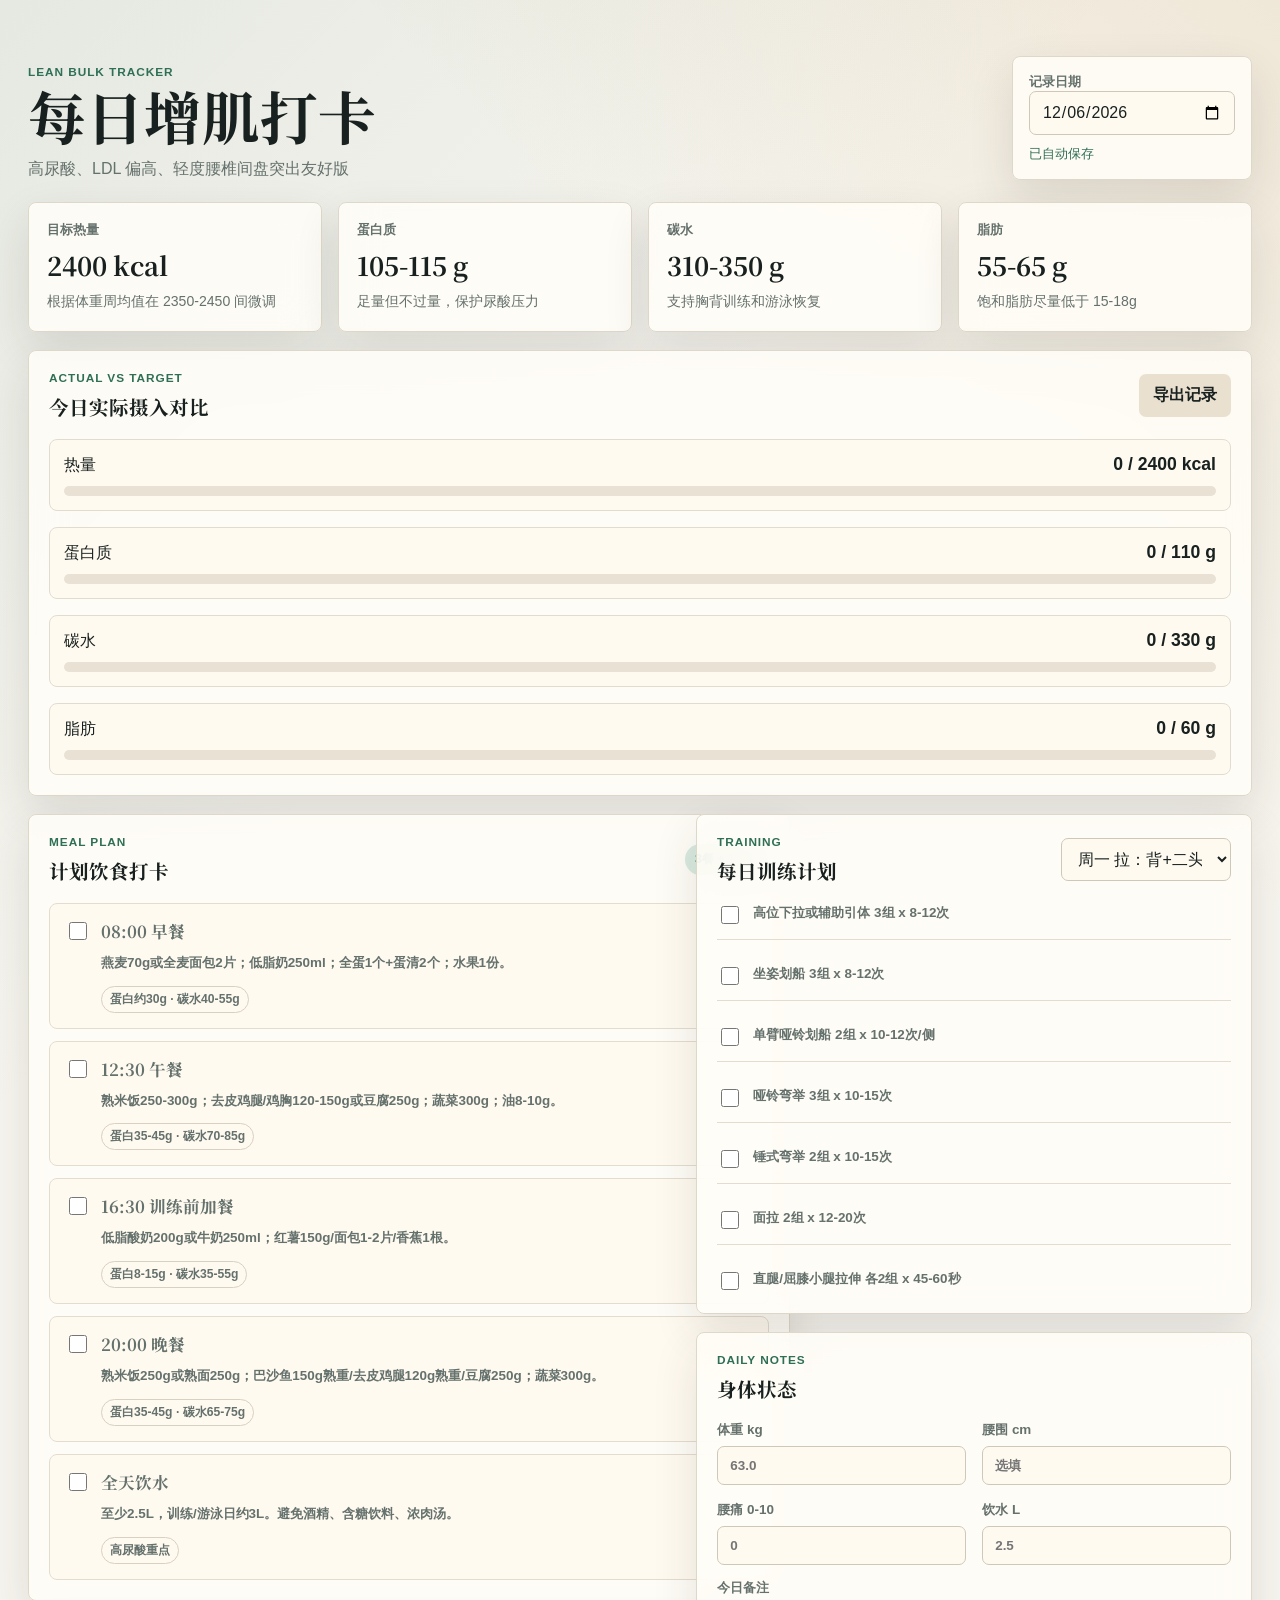
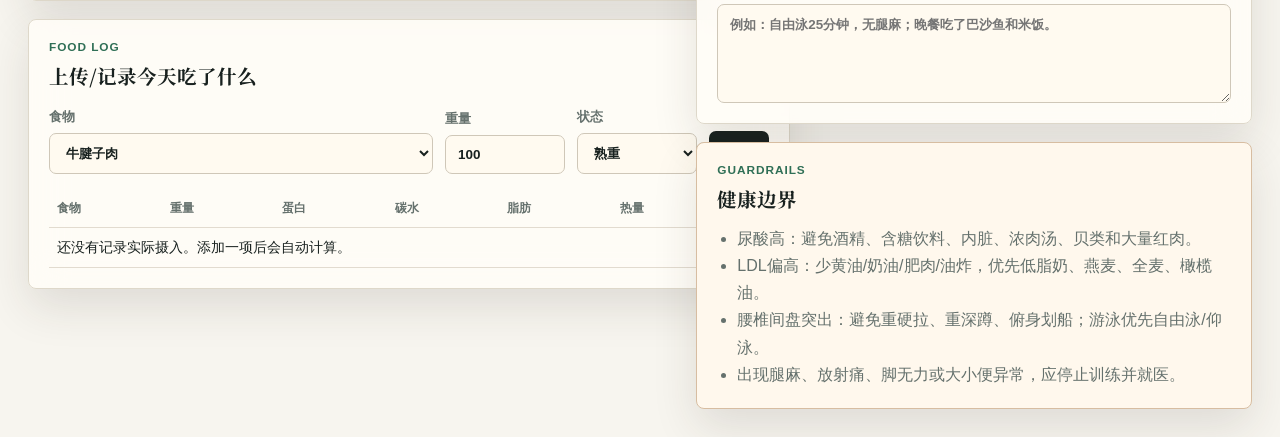
==== index.html @ 67913b52 "Create fitness check-in app" ====
<!doctype html>
<html lang="zh-CN">
  <head>
    <meta charset="utf-8" />
    <meta name="viewport" content="width=device-width, initial-scale=1" />
    <title>每日增肌打卡</title>
    <link rel="preconnect" href="https://fonts.googleapis.com" />
    <link rel="preconnect" href="https://fonts.gstatic.com" crossorigin />
    <link href="https://fonts.googleapis.com/css2?family=Noto+Serif+SC:wght@500;700&family=Source+Han+Sans+SC:wght@400;500;700&display=swap" rel="stylesheet" />
    <link rel="stylesheet" href="styles.css" />
  </head>
  <body>
    <div class="app-shell">
      <header class="topbar">
        <div>
          <p class="eyebrow">Lean bulk tracker</p>
          <h1>每日增肌打卡</h1>
          <p class="subtitle">高尿酸、LDL 偏高、轻度腰椎间盘突出友好版</p>
        </div>
        <div class="date-panel">
          <label for="entry-date">记录日期</label>
          <input id="entry-date" type="date" />
          <div class="save-state" id="save-state">已自动保存</div>
        </div>
      </header>

      <main>
        <section class="overview-grid" aria-label="今日概览">
          <article class="metric-card">
            <span class="metric-label">目标热量</span>
            <strong>2400 kcal</strong>
            <p>根据体重周均值在 2350-2450 间微调</p>
          </article>
          <article class="metric-card">
            <span class="metric-label">蛋白质</span>
            <strong>105-115 g</strong>
            <p>足量但不过量，保护尿酸压力</p>
          </article>
          <article class="metric-card">
            <span class="metric-label">碳水</span>
            <strong>310-350 g</strong>
            <p>支持胸背训练和游泳恢复</p>
          </article>
          <article class="metric-card">
            <span class="metric-label">脂肪</span>
            <strong>55-65 g</strong>
            <p>饱和脂肪尽量低于 15-18g</p>
          </article>
        </section>

        <section class="panel progress-panel">
          <div class="section-heading">
            <div>
              <p class="eyebrow">Actual vs target</p>
              <h2>今日实际摄入对比</h2>
            </div>
            <button class="ghost-button" id="export-json" type="button">导出记录</button>
          </div>
          <div class="progress-grid" id="macro-progress"></div>
        </section>

        <section class="content-grid">
          <div class="stack">
            <section class="panel">
              <div class="section-heading">
                <div>
                  <p class="eyebrow">Meal plan</p>
                  <h2>计划饮食打卡</h2>
                </div>
                <span class="pill">3餐 + 1加餐</span>
              </div>
              <div class="meal-list" id="meal-list"></div>
            </section>

            <section class="panel">
              <div class="section-heading">
                <div>
                  <p class="eyebrow">Food log</p>
                  <h2>上传/记录今天吃了什么</h2>
                </div>
              </div>
              <form class="food-form" id="food-form">
                <label>
                  食物
                  <select id="food-select"></select>
                </label>
                <label>
                  重量
                  <input id="food-grams" type="number" min="1" step="1" value="100" />
                </label>
                <label>
                  状态
                  <select id="food-state">
                    <option value="cooked">熟重</option>
                    <option value="raw">生重/干重</option>
                  </select>
                </label>
                <button type="submit">添加</button>
              </form>
              <div class="food-table-wrap">
                <table class="food-table">
                  <thead>
                    <tr>
                      <th>食物</th>
                      <th>重量</th>
                      <th>蛋白</th>
                      <th>碳水</th>
                      <th>脂肪</th>
                      <th>热量</th>
                      <th></th>
                    </tr>
                  </thead>
                  <tbody id="food-log"></tbody>
                </table>
              </div>
            </section>
          </div>

          <div class="stack">
            <section class="panel">
              <div class="section-heading">
                <div>
                  <p class="eyebrow">Training</p>
                  <h2>每日训练计划</h2>
                </div>
                <select id="training-day" class="compact-select" aria-label="选择训练日"></select>
              </div>
              <div class="training-list" id="training-list"></div>
            </section>

            <section class="panel">
              <div class="section-heading">
                <div>
                  <p class="eyebrow">Daily notes</p>
                  <h2>身体状态</h2>
                </div>
              </div>
              <div class="notes-grid">
                <label>
                  体重 kg
                  <input id="weight" type="number" min="30" step="0.1" placeholder="63.0" />
                </label>
                <label>
                  腰围 cm
                  <input id="waist" type="number" min="40" step="0.1" placeholder="选填" />
                </label>
                <label>
                  腰痛 0-10
                  <input id="back-pain" type="number" min="0" max="10" step="1" placeholder="0" />
                </label>
                <label>
                  饮水 L
                  <input id="water" type="number" min="0" step="0.1" placeholder="2.5" />
                </label>
              </div>
              <label class="wide-label">
                今日备注
                <textarea id="notes" rows="5" placeholder="例如：自由泳25分钟，无腿麻；晚餐吃了巴沙鱼和米饭。"></textarea>
              </label>
            </section>

            <section class="panel caution-panel">
              <p class="eyebrow">Guardrails</p>
              <h2>健康边界</h2>
              <ul>
                <li>尿酸高：避免酒精、含糖饮料、内脏、浓肉汤、贝类和大量红肉。</li>
                <li>LDL偏高：少黄油/奶油/肥肉/油炸，优先低脂奶、燕麦、全麦、橄榄油。</li>
                <li>腰椎间盘突出：避免重硬拉、重深蹲、俯身划船；游泳优先自由泳/仰泳。</li>
                <li>出现腿麻、放射痛、脚无力或大小便异常，应停止训练并就医。</li>
              </ul>
            </section>
          </div>
        </section>
      </main>
    </div>

    <script src="app.js"></script>
  </body>
</html>
---- styles.css ----
:root {
  color-scheme: light;
  --ink: #18211f;
  --muted: #65716d;
  --paper: #f7f5ef;
  --panel: #fffdf8;
  --line: #ded8ca;
  --green: #2f6f56;
  --green-soft: #d9eadf;
  --gold: #b9822d;
  --red: #b4533f;
  --blue: #3f6f8f;
  --shadow: 0 18px 45px rgba(50, 45, 32, 0.12);
}

* {
  box-sizing: border-box;
}

body {
  margin: 0;
  color: var(--ink);
  background:
    linear-gradient(135deg, rgba(47, 111, 86, 0.09), transparent 34%),
    linear-gradient(225deg, rgba(185, 130, 45, 0.12), transparent 28%),
    var(--paper);
  font-family: "Source Han Sans SC", "Noto Sans SC", sans-serif;
  min-height: 100vh;
}

button,
input,
select,
textarea {
  font: inherit;
}

.app-shell {
  width: min(1440px, 100%);
  margin: 0 auto;
  padding: 28px;
}

.topbar {
  display: grid;
  grid-template-columns: 1fr auto;
  gap: 24px;
  align-items: end;
  padding: 28px 0 22px;
}

.eyebrow {
  margin: 0 0 8px;
  color: var(--green);
  font-size: 0.74rem;
  font-weight: 700;
  letter-spacing: 0.08em;
  text-transform: uppercase;
}

h1,
h2,
h3 {
  font-family: "Noto Serif SC", serif;
  letter-spacing: 0;
}

h1 {
  margin: 0;
  font-size: clamp(2.1rem, 4.5vw, 4.6rem);
  line-height: 1;
}

h2 {
  margin: 0;
  font-size: 1.22rem;
}

h3 {
  margin: 0 0 10px;
  font-size: 1.04rem;
}

.subtitle {
  margin: 14px 0 0;
  color: var(--muted);
  font-size: 1rem;
}

.date-panel,
.panel,
.metric-card {
  border: 1px solid var(--line);
  background: rgba(255, 253, 248, 0.88);
  box-shadow: var(--shadow);
  backdrop-filter: blur(18px);
}

.date-panel {
  min-width: 240px;
  padding: 16px;
  border-radius: 8px;
}

label {
  display: grid;
  gap: 7px;
  color: var(--muted);
  font-size: 0.84rem;
  font-weight: 700;
}

input,
select,
textarea {
  width: 100%;
  border: 1px solid #cfc7b8;
  border-radius: 7px;
  background: #fffaf0;
  color: var(--ink);
  padding: 11px 12px;
  outline: none;
}

textarea {
  resize: vertical;
}

input:focus,
select:focus,
textarea:focus {
  border-color: var(--green);
  box-shadow: 0 0 0 3px rgba(47, 111, 86, 0.14);
}

.save-state {
  margin-top: 10px;
  color: var(--green);
  font-size: 0.82rem;
}

.overview-grid,
.progress-grid,
.content-grid,
.notes-grid {
  display: grid;
  gap: 16px;
}

.overview-grid {
  grid-template-columns: repeat(4, minmax(0, 1fr));
}

.metric-card,
.panel {
  border-radius: 8px;
}

.metric-card {
  padding: 18px;
}

.metric-label {
  display: block;
  color: var(--muted);
  font-size: 0.82rem;
  font-weight: 700;
}

.metric-card strong {
  display: block;
  margin-top: 8px;
  font-size: 1.6rem;
  font-family: "Noto Serif SC", serif;
}

.metric-card p {
  margin: 8px 0 0;
  color: var(--muted);
  font-size: 0.88rem;
  line-height: 1.55;
}

.panel {
  padding: 20px;
}

.progress-panel {
  margin-top: 18px;
}

.section-heading {
  display: flex;
  justify-content: space-between;
  gap: 14px;
  align-items: center;
  margin-bottom: 18px;
}

.ghost-button,
.food-form button {
  border: 0;
  border-radius: 7px;
  background: var(--ink);
  color: #fffdf8;
  padding: 11px 14px;
  font-weight: 700;
  cursor: pointer;
}

.ghost-button {
  background: #e9e0d0;
  color: var(--ink);
}

.ghost-button:hover,
.food-form button:hover {
  filter: brightness(0.96);
}

.pill {
  white-space: nowrap;
  border-radius: 999px;
  background: var(--green-soft);
  color: var(--green);
  padding: 7px 10px;
  font-size: 0.78rem;
  font-weight: 700;
}

.macro-card {
  border: 1px solid #e2dbcf;
  border-radius: 8px;
  padding: 14px;
  background: #fffaf0;
}

.macro-line {
  display: flex;
  justify-content: space-between;
  align-items: baseline;
  gap: 12px;
  margin-bottom: 10px;
}

.macro-line strong {
  font-size: 1.1rem;
}

.bar {
  position: relative;
  height: 10px;
  overflow: hidden;
  border-radius: 999px;
  background: #e8e1d4;
}

.bar span {
  display: block;
  height: 100%;
  width: var(--value);
  max-width: 140%;
  border-radius: inherit;
  background: var(--bar-color, var(--green));
}

.content-grid {
  grid-template-columns: minmax(0, 1.08fr) minmax(360px, 0.92fr);
  align-items: start;
  margin-top: 18px;
}

.stack {
  display: grid;
  gap: 18px;
}

.meal-list,
.training-list {
  display: grid;
  gap: 12px;
}

.check-card {
  border: 1px solid #e3dccf;
  border-radius: 8px;
  background: #fffaf0;
  padding: 15px;
}

.check-row {
  display: grid;
  grid-template-columns: auto 1fr;
  gap: 11px;
  align-items: start;
}

.check-row input {
  width: 18px;
  height: 18px;
  margin-top: 3px;
  accent-color: var(--green);
}

.check-card p,
.training-item p {
  margin: 0;
  color: var(--muted);
  line-height: 1.55;
}

.meal-meta,
.training-meta {
  display: flex;
  flex-wrap: wrap;
  gap: 7px;
  margin-top: 12px;
}

.meal-meta span,
.training-meta span {
  border: 1px solid #d8d0c1;
  border-radius: 999px;
  color: var(--muted);
  padding: 4px 8px;
  font-size: 0.76rem;
  font-weight: 700;
}

.food-form {
  display: grid;
  grid-template-columns: minmax(180px, 1fr) 120px 120px auto;
  gap: 12px;
  align-items: end;
}

.food-table-wrap {
  width: 100%;
  overflow-x: auto;
  margin-top: 16px;
}

.food-table {
  width: 100%;
  min-width: 720px;
  border-collapse: collapse;
  font-size: 0.9rem;
}

.food-table th,
.food-table td {
  border-bottom: 1px solid #e2dbcf;
  padding: 10px 8px;
  text-align: left;
}

.food-table th {
  color: var(--muted);
  font-size: 0.78rem;
}

.delete-button {
  border: 0;
  border-radius: 6px;
  background: #f0d8d0;
  color: var(--red);
  cursor: pointer;
  padding: 6px 9px;
  font-weight: 700;
}

.compact-select {
  max-width: 170px;
}

.training-item {
  border-bottom: 1px solid #e3dccf;
  padding: 12px 0;
}

.training-item:first-child {
  padding-top: 0;
}

.training-item:last-child {
  border-bottom: 0;
  padding-bottom: 0;
}

.notes-grid {
  grid-template-columns: repeat(2, minmax(0, 1fr));
}

.wide-label {
  margin-top: 14px;
}

.caution-panel {
  border-color: #d7bda1;
  background: #fff8ed;
}

.caution-panel ul {
  margin: 12px 0 0;
  padding-left: 20px;
  color: var(--muted);
  line-height: 1.7;
}

@media (max-width: 980px) {
  .topbar,
  .content-grid,
  .overview-grid {
    grid-template-columns: 1fr;
  }

  .date-panel {
    min-width: 0;
  }

  .food-form {
    grid-template-columns: 1fr 1fr;
  }

  .food-form button {
    grid-column: 1 / -1;
  }
}

@media (max-width: 620px) {
  .app-shell {
    padding: 18px 12px;
  }

  .topbar {
    padding-top: 12px;
  }

  .section-heading {
    align-items: flex-start;
    flex-direction: column;
  }

  .progress-grid,
  .notes-grid,
  .food-form {
    grid-template-columns: 1fr;
  }

  .compact-select {
    max-width: 100%;
  }
}
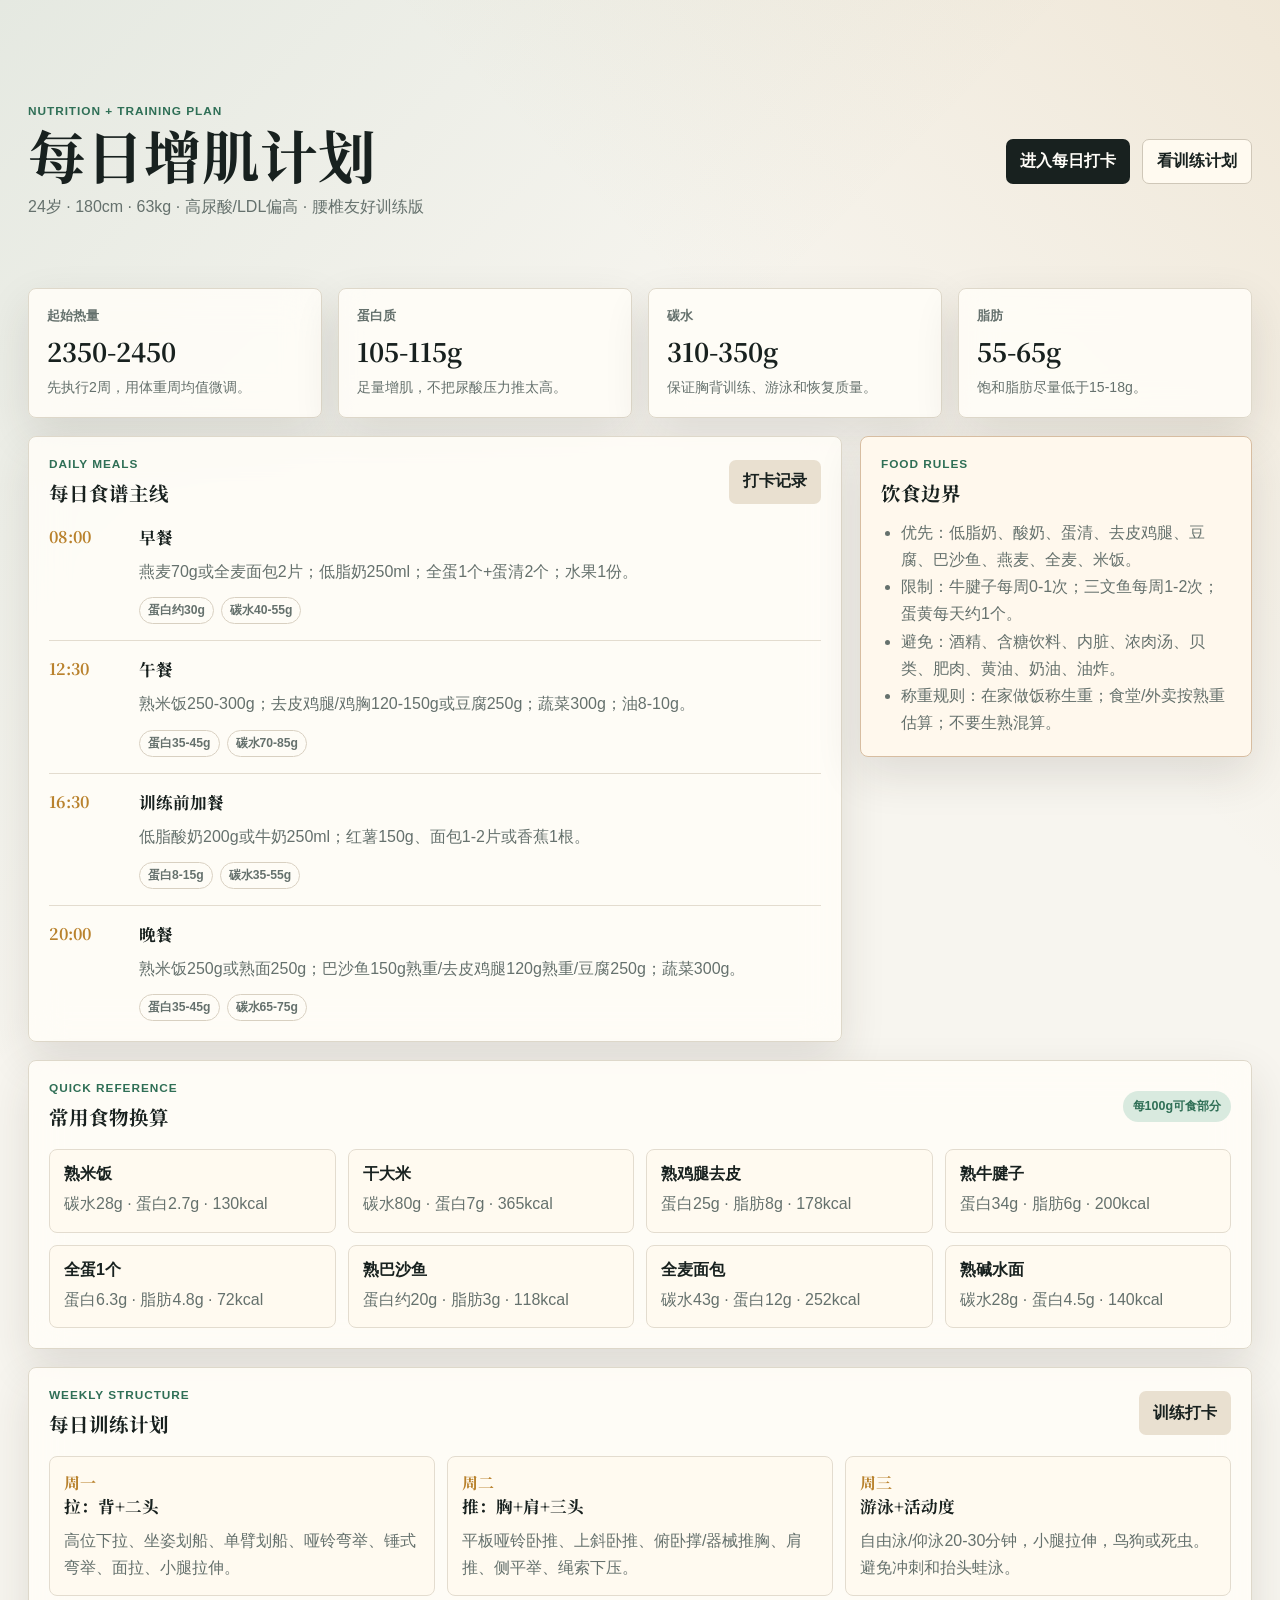
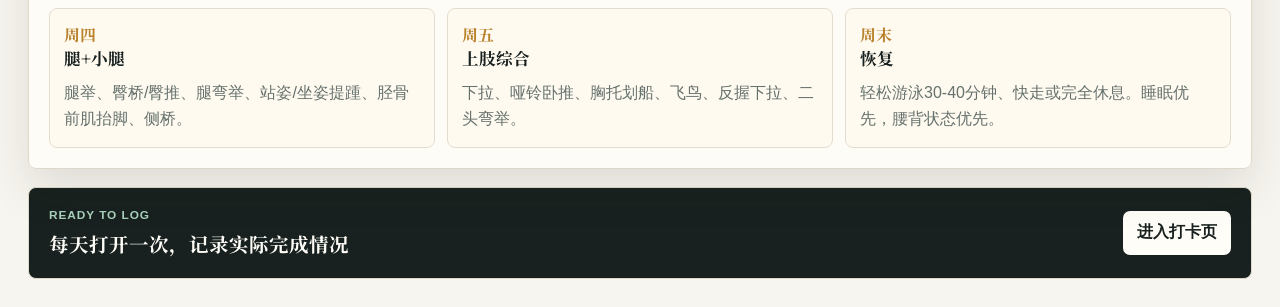
==== commit b6297066: "Separate plan and check-in pages" ====
--- a/index.html
+++ b/index.html
@@ -3,7 +3,7 @@
   <head>
     <meta charset="utf-8" />
     <meta name="viewport" content="width=device-width, initial-scale=1" />
-    <title>每日增肌打卡</title>
+    <title>每日增肌计划</title>
     <link rel="preconnect" href="https://fonts.googleapis.com" />
     <link rel="preconnect" href="https://fonts.gstatic.com" crossorigin />
     <link href="https://fonts.googleapis.com/css2?family=Noto+Serif+SC:wght@500;700&family=Source+Han+Sans+SC:wght@400;500;700&display=swap" rel="stylesheet" />
@@ -11,169 +11,174 @@
   </head>
   <body>
     <div class="app-shell">
-      <header class="topbar">
+      <header class="topbar home-topbar">
         <div>
-          <p class="eyebrow">Lean bulk tracker</p>
-          <h1>每日增肌打卡</h1>
-          <p class="subtitle">高尿酸、LDL 偏高、轻度腰椎间盘突出友好版</p>
+          <p class="eyebrow">Nutrition + training plan</p>
+          <h1>每日增肌计划</h1>
+          <p class="subtitle">24岁 · 180cm · 63kg · 高尿酸/LDL偏高 · 腰椎友好训练版</p>
         </div>
-        <div class="date-panel">
-          <label for="entry-date">记录日期</label>
-          <input id="entry-date" type="date" />
-          <div class="save-state" id="save-state">已自动保存</div>
-        </div>
+        <nav class="home-actions" aria-label="页面导航">
+          <a class="primary-link" href="tracker.html">进入每日打卡</a>
+          <a class="secondary-link" href="#training-plan">看训练计划</a>
+        </nav>
       </header>
 
       <main>
-        <section class="overview-grid" aria-label="今日概览">
+        <section class="overview-grid" aria-label="每日目标">
           <article class="metric-card">
-            <span class="metric-label">目标热量</span>
-            <strong>2400 kcal</strong>
-            <p>根据体重周均值在 2350-2450 间微调</p>
+            <span class="metric-label">起始热量</span>
+            <strong>2350-2450</strong>
+            <p>先执行2周，用体重周均值微调。</p>
           </article>
           <article class="metric-card">
             <span class="metric-label">蛋白质</span>
-            <strong>105-115 g</strong>
-            <p>足量但不过量，保护尿酸压力</p>
+            <strong>105-115g</strong>
+            <p>足量增肌，不把尿酸压力推太高。</p>
           </article>
           <article class="metric-card">
             <span class="metric-label">碳水</span>
-            <strong>310-350 g</strong>
-            <p>支持胸背训练和游泳恢复</p>
+            <strong>310-350g</strong>
+            <p>保证胸背训练、游泳和恢复质量。</p>
           </article>
           <article class="metric-card">
             <span class="metric-label">脂肪</span>
-            <strong>55-65 g</strong>
-            <p>饱和脂肪尽量低于 15-18g</p>
+            <strong>55-65g</strong>
+            <p>饱和脂肪尽量低于15-18g。</p>
           </article>
         </section>
 
-        <section class="panel progress-panel">
+        <section class="home-grid">
+          <article class="panel plan-panel">
+            <div class="section-heading">
+              <div>
+                <p class="eyebrow">Daily meals</p>
+                <h2>每日食谱主线</h2>
+              </div>
+              <a class="ghost-button link-button" href="tracker.html">打卡记录</a>
+            </div>
+
+            <div class="plan-timeline">
+              <div class="timeline-item">
+                <span>08:00</span>
+                <div>
+                  <h3>早餐</h3>
+                  <p>燕麦70g或全麦面包2片；低脂奶250ml；全蛋1个+蛋清2个；水果1份。</p>
+                  <div class="meal-meta"><span>蛋白约30g</span><span>碳水40-55g</span></div>
+                </div>
+              </div>
+
+              <div class="timeline-item">
+                <span>12:30</span>
+                <div>
+                  <h3>午餐</h3>
+                  <p>熟米饭250-300g；去皮鸡腿/鸡胸120-150g或豆腐250g；蔬菜300g；油8-10g。</p>
+                  <div class="meal-meta"><span>蛋白35-45g</span><span>碳水70-85g</span></div>
+                </div>
+              </div>
+
+              <div class="timeline-item">
+                <span>16:30</span>
+                <div>
+                  <h3>训练前加餐</h3>
+                  <p>低脂酸奶200g或牛奶250ml；红薯150g、面包1-2片或香蕉1根。</p>
+                  <div class="meal-meta"><span>蛋白8-15g</span><span>碳水35-55g</span></div>
+                </div>
+              </div>
+
+              <div class="timeline-item">
+                <span>20:00</span>
+                <div>
+                  <h3>晚餐</h3>
+                  <p>熟米饭250g或熟面250g；巴沙鱼150g熟重/去皮鸡腿120g熟重/豆腐250g；蔬菜300g。</p>
+                  <div class="meal-meta"><span>蛋白35-45g</span><span>碳水65-75g</span></div>
+                </div>
+              </div>
+            </div>
+          </article>
+
+          <aside class="panel caution-panel">
+            <p class="eyebrow">Food rules</p>
+            <h2>饮食边界</h2>
+            <ul>
+              <li>优先：低脂奶、酸奶、蛋清、去皮鸡腿、豆腐、巴沙鱼、燕麦、全麦、米饭。</li>
+              <li>限制：牛腱子每周0-1次；三文鱼每周1-2次；蛋黄每天约1个。</li>
+              <li>避免：酒精、含糖饮料、内脏、浓肉汤、贝类、肥肉、黄油、奶油、油炸。</li>
+              <li>称重规则：在家做饭称生重；食堂/外卖按熟重估算；不要生熟混算。</li>
+            </ul>
+          </aside>
+        </section>
+
+        <section class="panel food-reference">
           <div class="section-heading">
             <div>
-              <p class="eyebrow">Actual vs target</p>
-              <h2>今日实际摄入对比</h2>
+              <p class="eyebrow">Quick reference</p>
+              <h2>常用食物换算</h2>
             </div>
-            <button class="ghost-button" id="export-json" type="button">导出记录</button>
+            <span class="pill">每100g可食部分</span>
           </div>
-          <div class="progress-grid" id="macro-progress"></div>
+          <div class="reference-grid">
+            <article><strong>熟米饭</strong><span>碳水28g · 蛋白2.7g · 130kcal</span></article>
+            <article><strong>干大米</strong><span>碳水80g · 蛋白7g · 365kcal</span></article>
+            <article><strong>熟鸡腿去皮</strong><span>蛋白25g · 脂肪8g · 178kcal</span></article>
+            <article><strong>熟牛腱子</strong><span>蛋白34g · 脂肪6g · 200kcal</span></article>
+            <article><strong>全蛋1个</strong><span>蛋白6.3g · 脂肪4.8g · 72kcal</span></article>
+            <article><strong>熟巴沙鱼</strong><span>蛋白约20g · 脂肪3g · 118kcal</span></article>
+            <article><strong>全麦面包</strong><span>碳水43g · 蛋白12g · 252kcal</span></article>
+            <article><strong>熟碱水面</strong><span>碳水28g · 蛋白4.5g · 140kcal</span></article>
+          </div>
         </section>
 
-        <section class="content-grid">
-          <div class="stack">
-            <section class="panel">
-              <div class="section-heading">
-                <div>
-                  <p class="eyebrow">Meal plan</p>
-                  <h2>计划饮食打卡</h2>
-                </div>
-                <span class="pill">3餐 + 1加餐</span>
-              </div>
-              <div class="meal-list" id="meal-list"></div>
-            </section>
-
-            <section class="panel">
-              <div class="section-heading">
-                <div>
-                  <p class="eyebrow">Food log</p>
-                  <h2>上传/记录今天吃了什么</h2>
-                </div>
-              </div>
-              <form class="food-form" id="food-form">
-                <label>
-                  食物
-                  <select id="food-select"></select>
-                </label>
-                <label>
-                  重量
-                  <input id="food-grams" type="number" min="1" step="1" value="100" />
-                </label>
-                <label>
-                  状态
-                  <select id="food-state">
-                    <option value="cooked">熟重</option>
-                    <option value="raw">生重/干重</option>
-                  </select>
-                </label>
-                <button type="submit">添加</button>
-              </form>
-              <div class="food-table-wrap">
-                <table class="food-table">
-                  <thead>
-                    <tr>
-                      <th>食物</th>
-                      <th>重量</th>
-                      <th>蛋白</th>
-                      <th>碳水</th>
-                      <th>脂肪</th>
-                      <th>热量</th>
-                      <th></th>
-                    </tr>
-                  </thead>
-                  <tbody id="food-log"></tbody>
-                </table>
-              </div>
-            </section>
+        <section class="panel training-home" id="training-plan">
+          <div class="section-heading">
+            <div>
+              <p class="eyebrow">Weekly structure</p>
+              <h2>每日训练计划</h2>
+            </div>
+            <a class="ghost-button link-button" href="tracker.html">训练打卡</a>
           </div>
 
-          <div class="stack">
-            <section class="panel">
-              <div class="section-heading">
-                <div>
-                  <p class="eyebrow">Training</p>
-                  <h2>每日训练计划</h2>
-                </div>
-                <select id="training-day" class="compact-select" aria-label="选择训练日"></select>
-              </div>
-              <div class="training-list" id="training-list"></div>
-            </section>
+          <div class="week-grid">
+            <article>
+              <span>周一</span>
+              <h3>拉：背+二头</h3>
+              <p>高位下拉、坐姿划船、单臂划船、哑铃弯举、锤式弯举、面拉、小腿拉伸。</p>
+            </article>
+            <article>
+              <span>周二</span>
+              <h3>推：胸+肩+三头</h3>
+              <p>平板哑铃卧推、上斜卧推、俯卧撑/器械推胸、肩推、侧平举、绳索下压。</p>
+            </article>
+            <article>
+              <span>周三</span>
+              <h3>游泳+活动度</h3>
+              <p>自由泳/仰泳20-30分钟，小腿拉伸，鸟狗或死虫。避免冲刺和抬头蛙泳。</p>
+            </article>
+            <article>
+              <span>周四</span>
+              <h3>腿+小腿</h3>
+              <p>腿举、臀桥/臀推、腿弯举、站姿/坐姿提踵、胫骨前肌抬脚、侧桥。</p>
+            </article>
+            <article>
+              <span>周五</span>
+              <h3>上肢综合</h3>
+              <p>下拉、哑铃卧推、胸托划船、飞鸟、反握下拉、二头弯举。</p>
+            </article>
+            <article>
+              <span>周末</span>
+              <h3>恢复</h3>
+              <p>轻松游泳30-40分钟、快走或完全休息。睡眠优先，腰背状态优先。</p>
+            </article>
+          </div>
+        </section>
 
-            <section class="panel">
-              <div class="section-heading">
-                <div>
-                  <p class="eyebrow">Daily notes</p>
-                  <h2>身体状态</h2>
-                </div>
-              </div>
-              <div class="notes-grid">
-                <label>
-                  体重 kg
-                  <input id="weight" type="number" min="30" step="0.1" placeholder="63.0" />
-                </label>
-                <label>
-                  腰围 cm
-                  <input id="waist" type="number" min="40" step="0.1" placeholder="选填" />
-                </label>
-                <label>
-                  腰痛 0-10
-                  <input id="back-pain" type="number" min="0" max="10" step="1" placeholder="0" />
-                </label>
-                <label>
-                  饮水 L
-                  <input id="water" type="number" min="0" step="0.1" placeholder="2.5" />
-                </label>
-              </div>
-              <label class="wide-label">
-                今日备注
-                <textarea id="notes" rows="5" placeholder="例如：自由泳25分钟，无腿麻；晚餐吃了巴沙鱼和米饭。"></textarea>
-              </label>
-            </section>
-
-            <section class="panel caution-panel">
-              <p class="eyebrow">Guardrails</p>
-              <h2>健康边界</h2>
-              <ul>
-                <li>尿酸高：避免酒精、含糖饮料、内脏、浓肉汤、贝类和大量红肉。</li>
-                <li>LDL偏高：少黄油/奶油/肥肉/油炸，优先低脂奶、燕麦、全麦、橄榄油。</li>
-                <li>腰椎间盘突出：避免重硬拉、重深蹲、俯身划船；游泳优先自由泳/仰泳。</li>
-                <li>出现腿麻、放射痛、脚无力或大小便异常，应停止训练并就医。</li>
-              </ul>
-            </section>
+        <section class="bottom-cta">
+          <div>
+            <p class="eyebrow">Ready to log</p>
+            <h2>每天打开一次，记录实际完成情况</h2>
           </div>
+          <a class="primary-link" href="tracker.html">进入打卡页</a>
         </section>
       </main>
     </div>
-
-    <script src="app.js"></script>
   </body>
 </html>
--- a/styles.css
+++ b/styles.css
@@ -49,6 +49,11 @@
   padding: 28px 0 22px;
 }
 
+.home-topbar {
+  align-items: center;
+  min-height: 260px;
+}
+
 .eyebrow {
   margin: 0 0 8px;
   color: var(--green);
@@ -100,6 +105,11 @@
   min-width: 240px;
   padding: 16px;
   border-radius: 8px;
+}
+
+.tracker-date-panel {
+  display: grid;
+  gap: 12px;
 }
 
 label {
@@ -198,7 +208,14 @@
 }
 
 .ghost-button,
-.food-form button {
+.food-form button,
+.primary-link,
+.secondary-link {
+  display: inline-flex;
+  align-items: center;
+  justify-content: center;
+  min-height: 44px;
+  text-decoration: none;
   border: 0;
   border-radius: 7px;
   background: var(--ink);
@@ -214,8 +231,33 @@
 }
 
 .ghost-button:hover,
-.food-form button:hover {
+.food-form button:hover,
+.primary-link:hover,
+.secondary-link:hover {
   filter: brightness(0.96);
+}
+
+.secondary-link {
+  border: 1px solid #cfc7b8;
+  background: #fffaf0;
+  color: var(--ink);
+}
+
+.home-actions {
+  display: flex;
+  flex-wrap: wrap;
+  gap: 12px;
+  justify-content: flex-end;
+}
+
+.compact-home-link {
+  min-height: 38px;
+  padding: 8px 10px;
+  font-size: 0.86rem;
+}
+
+.link-button {
+  white-space: nowrap;
 }
 
 .pill {
@@ -270,6 +312,106 @@
   margin-top: 18px;
 }
 
+.home-grid {
+  display: grid;
+  grid-template-columns: minmax(0, 1.35fr) minmax(320px, 0.65fr);
+  gap: 18px;
+  align-items: start;
+  margin-top: 18px;
+}
+
+.plan-panel {
+  min-height: 100%;
+}
+
+.plan-timeline {
+  display: grid;
+  gap: 16px;
+}
+
+.timeline-item {
+  display: grid;
+  grid-template-columns: 74px 1fr;
+  gap: 16px;
+  border-top: 1px solid #e3dccf;
+  padding-top: 16px;
+}
+
+.timeline-item:first-child {
+  border-top: 0;
+  padding-top: 0;
+}
+
+.timeline-item > span,
+.week-grid article > span {
+  color: var(--gold);
+  font-family: "Noto Serif SC", serif;
+  font-weight: 700;
+}
+
+.timeline-item p,
+.week-grid p,
+.reference-grid span {
+  margin: 0;
+  color: var(--muted);
+  line-height: 1.65;
+}
+
+.food-reference,
+.training-home,
+.bottom-cta {
+  margin-top: 18px;
+}
+
+.reference-grid,
+.week-grid {
+  display: grid;
+  grid-template-columns: repeat(4, minmax(0, 1fr));
+  gap: 12px;
+}
+
+.reference-grid article,
+.week-grid article {
+  border: 1px solid #e3dccf;
+  border-radius: 8px;
+  background: #fffaf0;
+  padding: 14px;
+}
+
+.reference-grid strong {
+  display: block;
+  margin-bottom: 6px;
+}
+
+.week-grid {
+  grid-template-columns: repeat(3, minmax(0, 1fr));
+}
+
+.bottom-cta {
+  display: flex;
+  align-items: center;
+  justify-content: space-between;
+  gap: 18px;
+  border: 1px solid var(--line);
+  border-radius: 8px;
+  background: #18211f;
+  color: #fffdf8;
+  padding: 20px;
+}
+
+.bottom-cta .eyebrow {
+  color: #a9d1bb;
+}
+
+.bottom-cta h2 {
+  margin: 0;
+}
+
+.bottom-cta .primary-link {
+  background: #fffdf8;
+  color: var(--ink);
+}
+
 .stack {
   display: grid;
   gap: 18px;
@@ -410,7 +552,8 @@
 @media (max-width: 980px) {
   .topbar,
   .content-grid,
-  .overview-grid {
+  .overview-grid,
+  .home-grid {
     grid-template-columns: 1fr;
   }
 
@@ -420,6 +563,11 @@
 
   .food-form {
     grid-template-columns: 1fr 1fr;
+  }
+
+  .reference-grid,
+  .week-grid {
+    grid-template-columns: repeat(2, minmax(0, 1fr));
   }
 
   .food-form button {
@@ -443,11 +591,24 @@
 
   .progress-grid,
   .notes-grid,
-  .food-form {
+  .food-form,
+  .reference-grid,
+  .week-grid {
     grid-template-columns: 1fr;
+  }
+
+  .home-actions,
+  .bottom-cta {
+    align-items: stretch;
+    flex-direction: column;
   }
 
   .compact-select {
     max-width: 100%;
   }
-}
+
+  .timeline-item {
+    grid-template-columns: 1fr;
+    gap: 8px;
+  }
+}
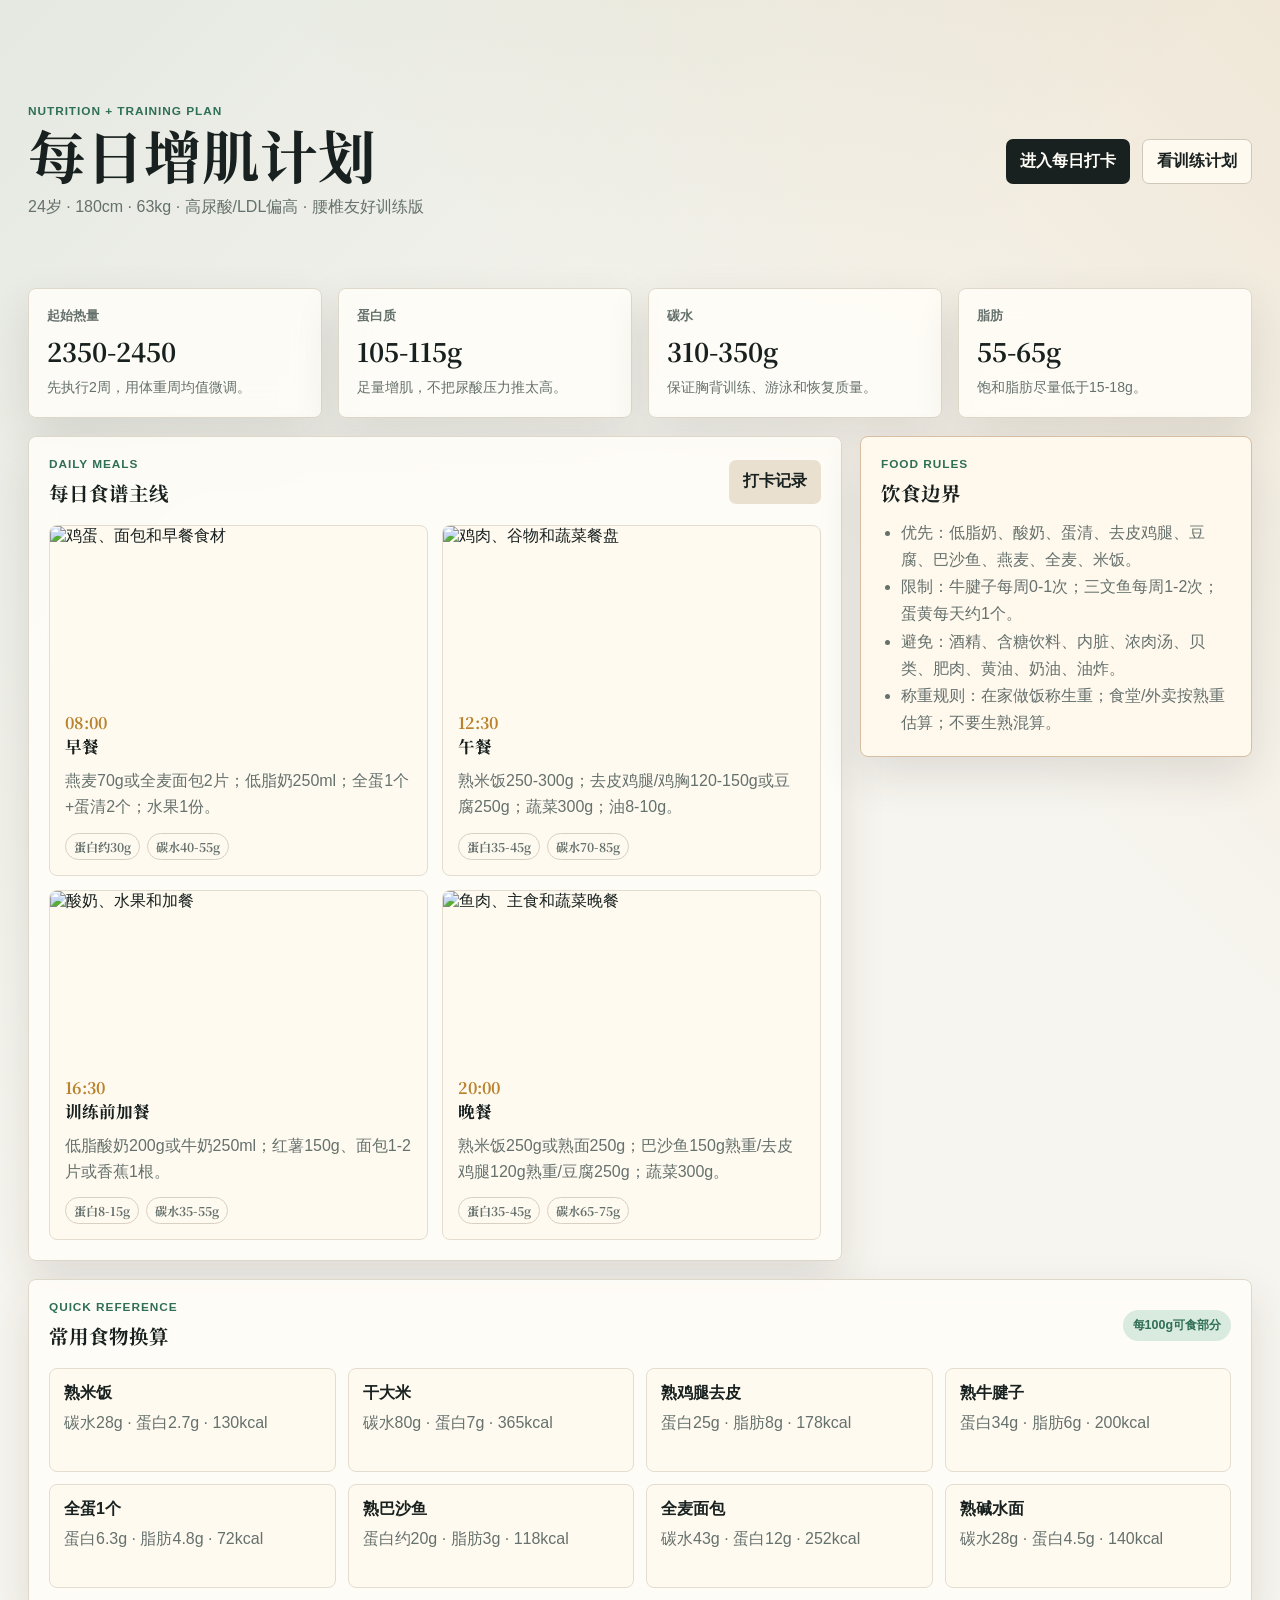
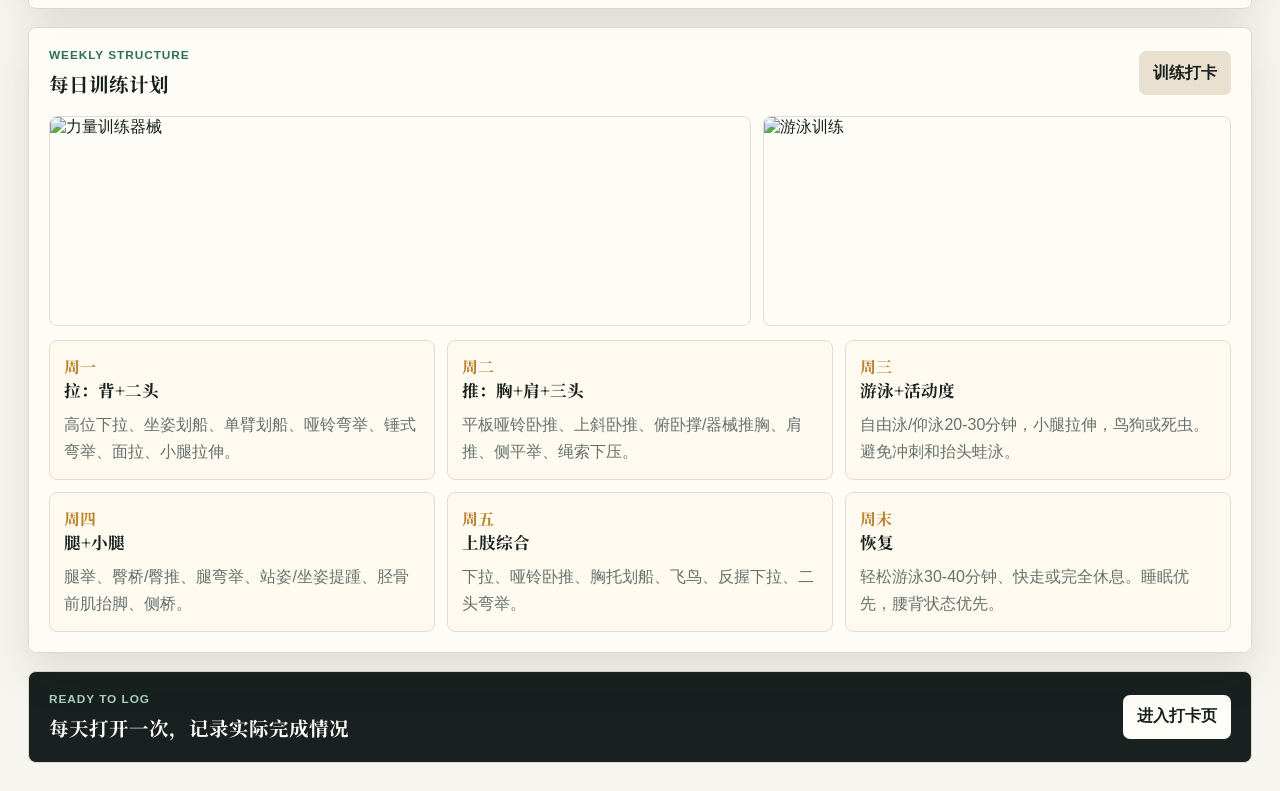
==== commit f0d0d916: "Improve visual plan layout" ====
--- a/index.html
+++ b/index.html
@@ -57,42 +57,46 @@
               <a class="ghost-button link-button" href="tracker.html">打卡记录</a>
             </div>
 
-            <div class="plan-timeline">
-              <div class="timeline-item">
-                <span>08:00</span>
+            <div class="meal-card-grid">
+              <article class="meal-card">
+                <img src="https://images.unsplash.com/photo-1525351484163-7529414344d8?auto=format&fit=crop&w=900&q=80" alt="鸡蛋、面包和早餐食材" loading="lazy" />
                 <div>
+                  <span>08:00</span>
                   <h3>早餐</h3>
                   <p>燕麦70g或全麦面包2片；低脂奶250ml；全蛋1个+蛋清2个；水果1份。</p>
                   <div class="meal-meta"><span>蛋白约30g</span><span>碳水40-55g</span></div>
                 </div>
-              </div>
+              </article>
 
-              <div class="timeline-item">
-                <span>12:30</span>
+              <article class="meal-card">
+                <img src="https://images.unsplash.com/photo-1546069901-ba9599a7e63c?auto=format&fit=crop&w=900&q=80" alt="鸡肉、谷物和蔬菜餐盘" loading="lazy" />
                 <div>
+                  <span>12:30</span>
                   <h3>午餐</h3>
                   <p>熟米饭250-300g；去皮鸡腿/鸡胸120-150g或豆腐250g；蔬菜300g；油8-10g。</p>
                   <div class="meal-meta"><span>蛋白35-45g</span><span>碳水70-85g</span></div>
                 </div>
-              </div>
+              </article>
 
-              <div class="timeline-item">
-                <span>16:30</span>
+              <article class="meal-card">
+                <img src="https://images.unsplash.com/photo-1488477181946-6428a0291777?auto=format&fit=crop&w=900&q=80" alt="酸奶、水果和加餐" loading="lazy" />
                 <div>
+                  <span>16:30</span>
                   <h3>训练前加餐</h3>
                   <p>低脂酸奶200g或牛奶250ml；红薯150g、面包1-2片或香蕉1根。</p>
                   <div class="meal-meta"><span>蛋白8-15g</span><span>碳水35-55g</span></div>
                 </div>
-              </div>
+              </article>
 
-              <div class="timeline-item">
-                <span>20:00</span>
+              <article class="meal-card">
+                <img src="https://images.unsplash.com/photo-1467003909585-2f8a72700288?auto=format&fit=crop&w=900&q=80" alt="鱼肉、主食和蔬菜晚餐" loading="lazy" />
                 <div>
+                  <span>20:00</span>
                   <h3>晚餐</h3>
                   <p>熟米饭250g或熟面250g；巴沙鱼150g熟重/去皮鸡腿120g熟重/豆腐250g；蔬菜300g。</p>
                   <div class="meal-meta"><span>蛋白35-45g</span><span>碳水65-75g</span></div>
                 </div>
-              </div>
+              </article>
             </div>
           </article>
 
@@ -135,6 +139,11 @@
               <h2>每日训练计划</h2>
             </div>
             <a class="ghost-button link-button" href="tracker.html">训练打卡</a>
+          </div>
+
+          <div class="training-banner">
+            <img src="https://images.unsplash.com/photo-1517836357463-d25dfeac3438?auto=format&fit=crop&w=1200&q=80" alt="力量训练器械" loading="lazy" />
+            <img src="https://images.unsplash.com/photo-1530549387789-4c1017266635?auto=format&fit=crop&w=1200&q=80" alt="游泳训练" loading="lazy" />
           </div>
 
           <div class="week-grid">
--- a/styles.css
+++ b/styles.css
@@ -324,32 +324,41 @@
   min-height: 100%;
 }
 
-.plan-timeline {
-  display: grid;
-  gap: 16px;
-}
-
-.timeline-item {
-  display: grid;
-  grid-template-columns: 74px 1fr;
-  gap: 16px;
-  border-top: 1px solid #e3dccf;
-  padding-top: 16px;
-}
-
-.timeline-item:first-child {
-  border-top: 0;
-  padding-top: 0;
-}
-
-.timeline-item > span,
+.meal-card-grid {
+  display: grid;
+  grid-template-columns: repeat(2, minmax(0, 1fr));
+  gap: 14px;
+}
+
+.meal-card {
+  display: grid;
+  grid-template-rows: 170px 1fr;
+  overflow: hidden;
+  border: 1px solid #e3dccf;
+  border-radius: 8px;
+  background: #fffaf0;
+}
+
+.meal-card img,
+.training-banner img {
+  display: block;
+  width: 100%;
+  height: 100%;
+  object-fit: cover;
+}
+
+.meal-card > div {
+  padding: 15px;
+}
+
+.meal-card span,
 .week-grid article > span {
   color: var(--gold);
   font-family: "Noto Serif SC", serif;
   font-weight: 700;
 }
 
-.timeline-item p,
+.meal-card p,
 .week-grid p,
 .reference-grid span {
   margin: 0;
@@ -378,6 +387,10 @@
   padding: 14px;
 }
 
+.reference-grid article {
+  min-height: 104px;
+}
+
 .reference-grid strong {
   display: block;
   margin-bottom: 6px;
@@ -385,6 +398,19 @@
 
 .week-grid {
   grid-template-columns: repeat(3, minmax(0, 1fr));
+}
+
+.training-banner {
+  display: grid;
+  grid-template-columns: 1.2fr 0.8fr;
+  gap: 12px;
+  margin-bottom: 14px;
+}
+
+.training-banner img {
+  height: 210px;
+  border: 1px solid #e3dccf;
+  border-radius: 8px;
 }
 
 .bottom-cta {
@@ -607,8 +633,12 @@
     max-width: 100%;
   }
 
-  .timeline-item {
+  .meal-card-grid,
+  .training-banner {
     grid-template-columns: 1fr;
-    gap: 8px;
-  }
-}
+  }
+
+  .meal-card {
+    grid-template-rows: 150px 1fr;
+  }
+}
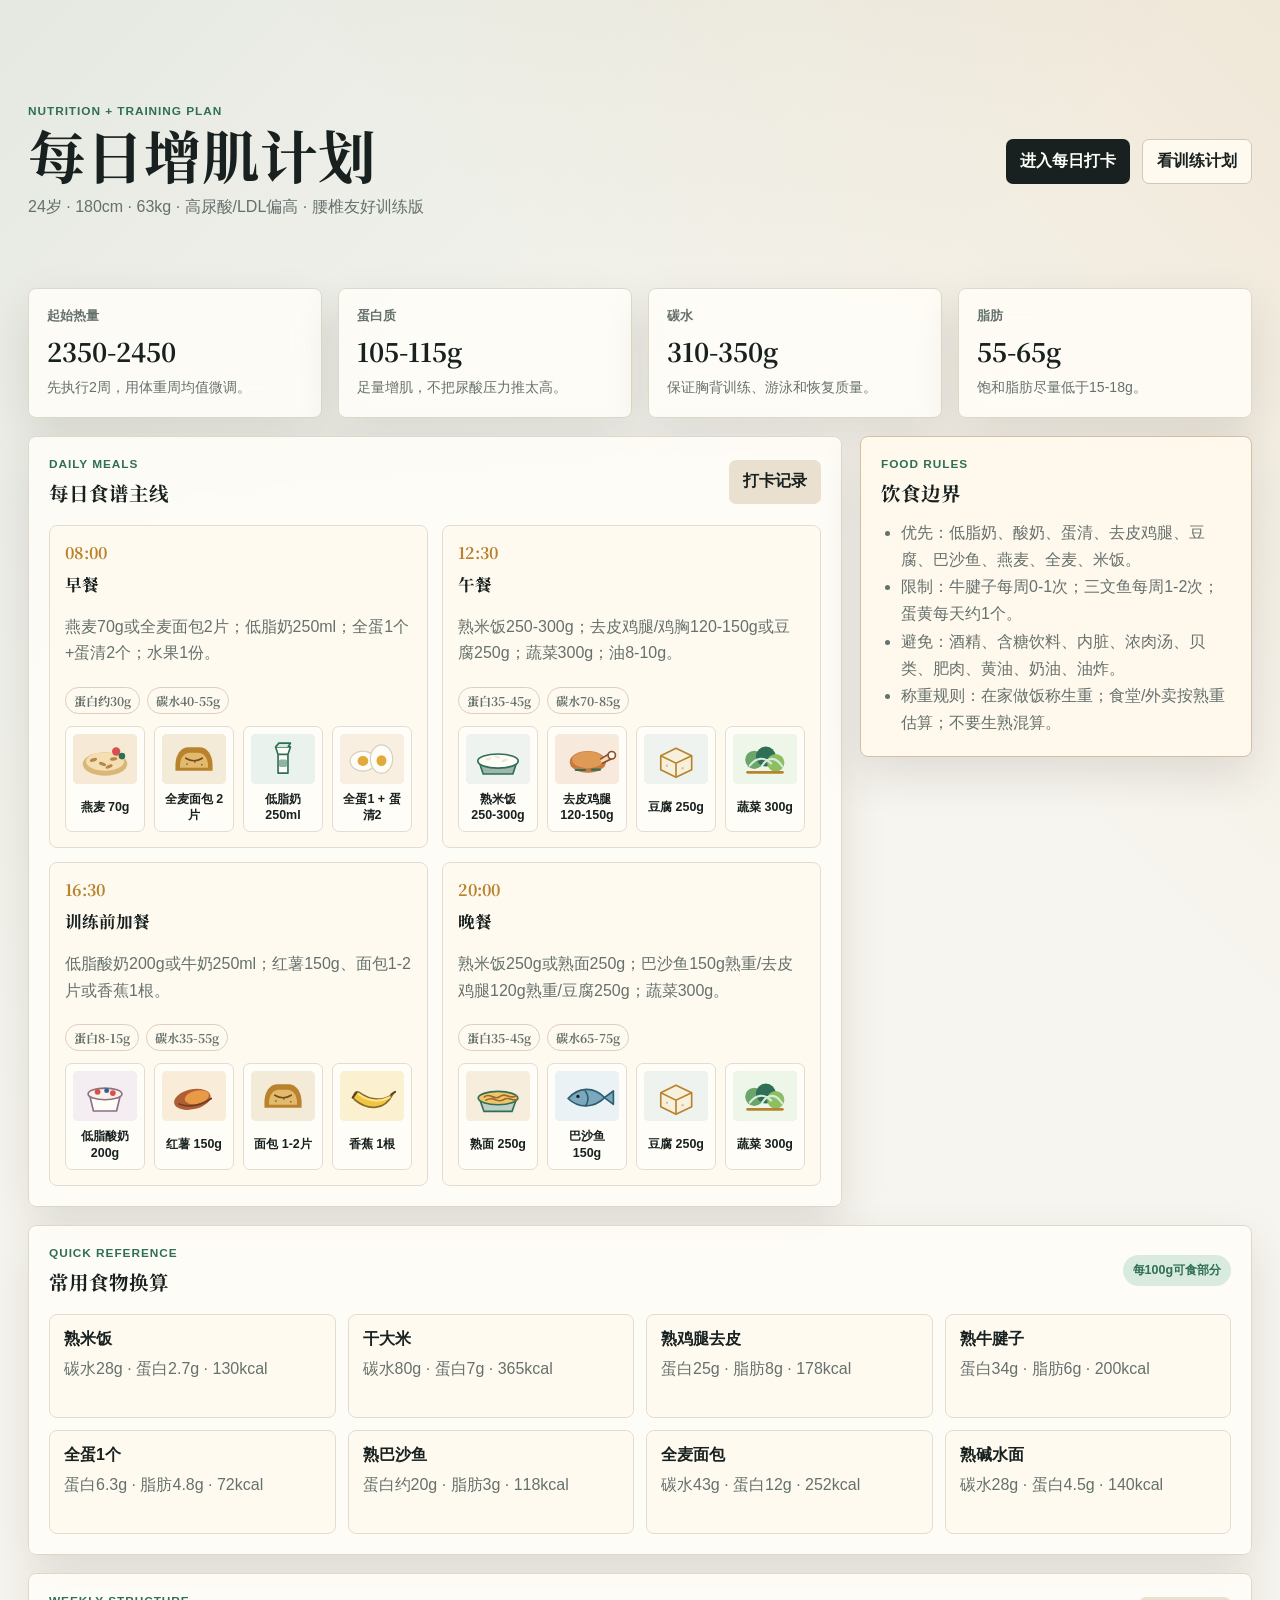
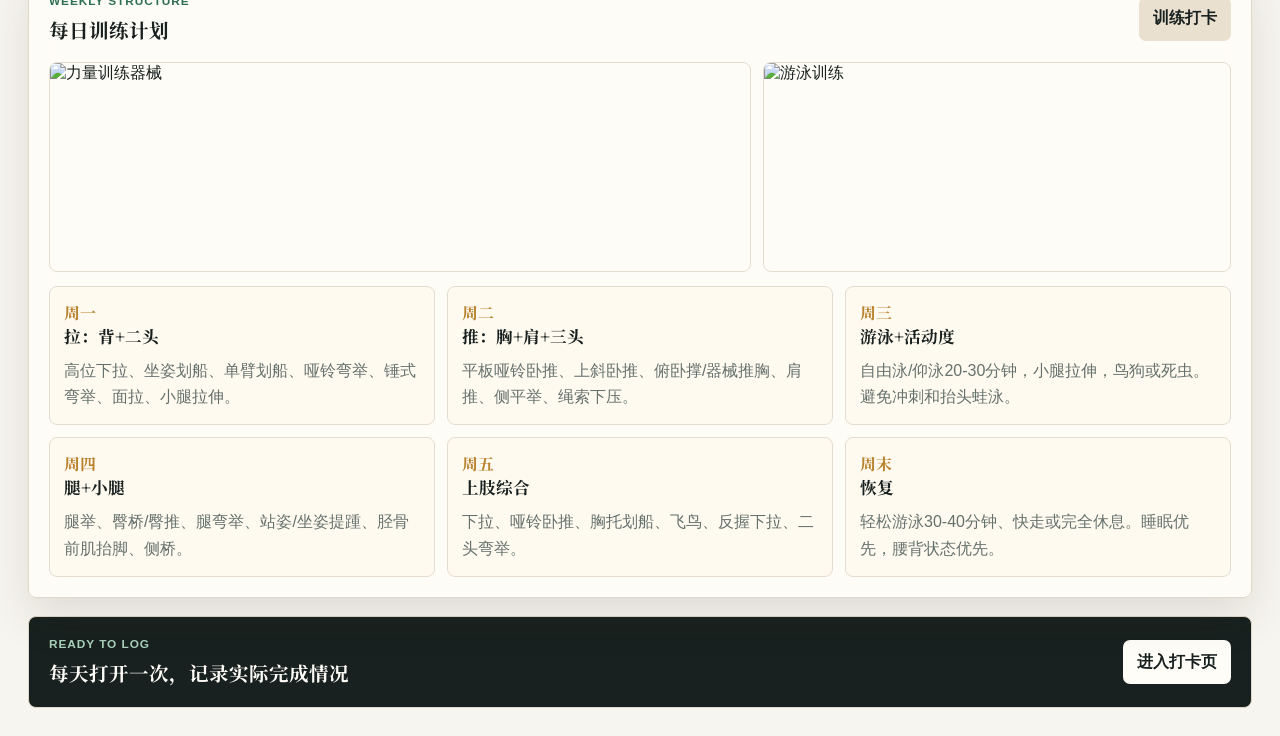
==== commit 83acd034: "Use food-specific visual cells" ====
--- a/index.html
+++ b/index.html
@@ -59,42 +59,62 @@
 
             <div class="meal-card-grid">
               <article class="meal-card">
-                <img src="https://images.unsplash.com/photo-1525351484163-7529414344d8?auto=format&fit=crop&w=900&q=80" alt="鸡蛋、面包和早餐食材" loading="lazy" />
-                <div>
+                <div class="meal-card-body">
                   <span>08:00</span>
                   <h3>早餐</h3>
                   <p>燕麦70g或全麦面包2片；低脂奶250ml；全蛋1个+蛋清2个；水果1份。</p>
                   <div class="meal-meta"><span>蛋白约30g</span><span>碳水40-55g</span></div>
                 </div>
-              </article>
-
-              <article class="meal-card">
-                <img src="https://images.unsplash.com/photo-1546069901-ba9599a7e63c?auto=format&fit=crop&w=900&q=80" alt="鸡肉、谷物和蔬菜餐盘" loading="lazy" />
-                <div>
+                <div class="food-cell-grid">
+                  <figure class="food-cell"><img src="assets/oats.svg" alt="燕麦" loading="lazy" /><figcaption>燕麦 70g</figcaption></figure>
+                  <figure class="food-cell"><img src="assets/bread.svg" alt="全麦面包" loading="lazy" /><figcaption>全麦面包 2片</figcaption></figure>
+                  <figure class="food-cell"><img src="assets/milk.svg" alt="低脂牛奶" loading="lazy" /><figcaption>低脂奶 250ml</figcaption></figure>
+                  <figure class="food-cell"><img src="assets/egg.svg" alt="鸡蛋" loading="lazy" /><figcaption>全蛋1 + 蛋清2</figcaption></figure>
+                </div>
+              </article>
+
+              <article class="meal-card">
+                <div class="meal-card-body">
                   <span>12:30</span>
                   <h3>午餐</h3>
                   <p>熟米饭250-300g；去皮鸡腿/鸡胸120-150g或豆腐250g；蔬菜300g；油8-10g。</p>
                   <div class="meal-meta"><span>蛋白35-45g</span><span>碳水70-85g</span></div>
                 </div>
-              </article>
-
-              <article class="meal-card">
-                <img src="https://images.unsplash.com/photo-1488477181946-6428a0291777?auto=format&fit=crop&w=900&q=80" alt="酸奶、水果和加餐" loading="lazy" />
-                <div>
+                <div class="food-cell-grid">
+                  <figure class="food-cell"><img src="assets/rice.svg" alt="米饭" loading="lazy" /><figcaption>熟米饭 250-300g</figcaption></figure>
+                  <figure class="food-cell"><img src="assets/chicken.svg" alt="鸡腿肉" loading="lazy" /><figcaption>去皮鸡腿 120-150g</figcaption></figure>
+                  <figure class="food-cell"><img src="assets/tofu.svg" alt="豆腐" loading="lazy" /><figcaption>豆腐 250g</figcaption></figure>
+                  <figure class="food-cell"><img src="assets/vegetables.svg" alt="蔬菜" loading="lazy" /><figcaption>蔬菜 300g</figcaption></figure>
+                </div>
+              </article>
+
+              <article class="meal-card">
+                <div class="meal-card-body">
                   <span>16:30</span>
                   <h3>训练前加餐</h3>
                   <p>低脂酸奶200g或牛奶250ml；红薯150g、面包1-2片或香蕉1根。</p>
                   <div class="meal-meta"><span>蛋白8-15g</span><span>碳水35-55g</span></div>
                 </div>
-              </article>
-
-              <article class="meal-card">
-                <img src="https://images.unsplash.com/photo-1467003909585-2f8a72700288?auto=format&fit=crop&w=900&q=80" alt="鱼肉、主食和蔬菜晚餐" loading="lazy" />
-                <div>
+                <div class="food-cell-grid">
+                  <figure class="food-cell"><img src="assets/yogurt.svg" alt="酸奶" loading="lazy" /><figcaption>低脂酸奶 200g</figcaption></figure>
+                  <figure class="food-cell"><img src="assets/sweet-potato.svg" alt="红薯" loading="lazy" /><figcaption>红薯 150g</figcaption></figure>
+                  <figure class="food-cell"><img src="assets/bread.svg" alt="面包" loading="lazy" /><figcaption>面包 1-2片</figcaption></figure>
+                  <figure class="food-cell"><img src="assets/banana.svg" alt="香蕉" loading="lazy" /><figcaption>香蕉 1根</figcaption></figure>
+                </div>
+              </article>
+
+              <article class="meal-card">
+                <div class="meal-card-body">
                   <span>20:00</span>
                   <h3>晚餐</h3>
                   <p>熟米饭250g或熟面250g；巴沙鱼150g熟重/去皮鸡腿120g熟重/豆腐250g；蔬菜300g。</p>
                   <div class="meal-meta"><span>蛋白35-45g</span><span>碳水65-75g</span></div>
+                </div>
+                <div class="food-cell-grid">
+                  <figure class="food-cell"><img src="assets/noodles.svg" alt="面条" loading="lazy" /><figcaption>熟面 250g</figcaption></figure>
+                  <figure class="food-cell"><img src="assets/fish.svg" alt="鱼肉" loading="lazy" /><figcaption>巴沙鱼 150g</figcaption></figure>
+                  <figure class="food-cell"><img src="assets/tofu.svg" alt="豆腐" loading="lazy" /><figcaption>豆腐 250g</figcaption></figure>
+                  <figure class="food-cell"><img src="assets/vegetables.svg" alt="蔬菜" loading="lazy" /><figcaption>蔬菜 300g</figcaption></figure>
                 </div>
               </article>
             </div>
--- a/styles.css
+++ b/styles.css
@@ -332,14 +332,14 @@
 
 .meal-card {
   display: grid;
-  grid-template-rows: 170px 1fr;
+  gap: 12px;
   overflow: hidden;
   border: 1px solid #e3dccf;
   border-radius: 8px;
   background: #fffaf0;
-}
-
-.meal-card img,
+  padding: 15px;
+}
+
 .training-banner img {
   display: block;
   width: 100%;
@@ -347,10 +347,6 @@
   object-fit: cover;
 }
 
-.meal-card > div {
-  padding: 15px;
-}
-
 .meal-card span,
 .week-grid article > span {
   color: var(--gold);
@@ -364,6 +360,45 @@
   margin: 0;
   color: var(--muted);
   line-height: 1.65;
+}
+
+.meal-card-body {
+  display: grid;
+  gap: 8px;
+}
+
+.food-cell-grid {
+  display: grid;
+  grid-template-columns: repeat(4, minmax(0, 1fr));
+  gap: 9px;
+}
+
+.food-cell {
+  display: grid;
+  gap: 7px;
+  min-width: 0;
+  margin: 0;
+  border: 1px solid #e3dccf;
+  border-radius: 7px;
+  background: #fffdf8;
+  padding: 7px;
+}
+
+.food-cell img {
+  display: block;
+  width: 100%;
+  aspect-ratio: 1 / 0.78;
+  border-radius: 5px;
+  object-fit: cover;
+  background: #ece4d6;
+}
+
+.food-cell figcaption {
+  color: var(--ink);
+  font-size: 0.78rem;
+  font-weight: 700;
+  line-height: 1.35;
+  text-align: center;
 }
 
 .food-reference,
@@ -638,7 +673,7 @@
     grid-template-columns: 1fr;
   }
 
-  .meal-card {
-    grid-template-rows: 150px 1fr;
-  }
-}
+  .food-cell-grid {
+    grid-template-columns: repeat(2, minmax(0, 1fr));
+  }
+}
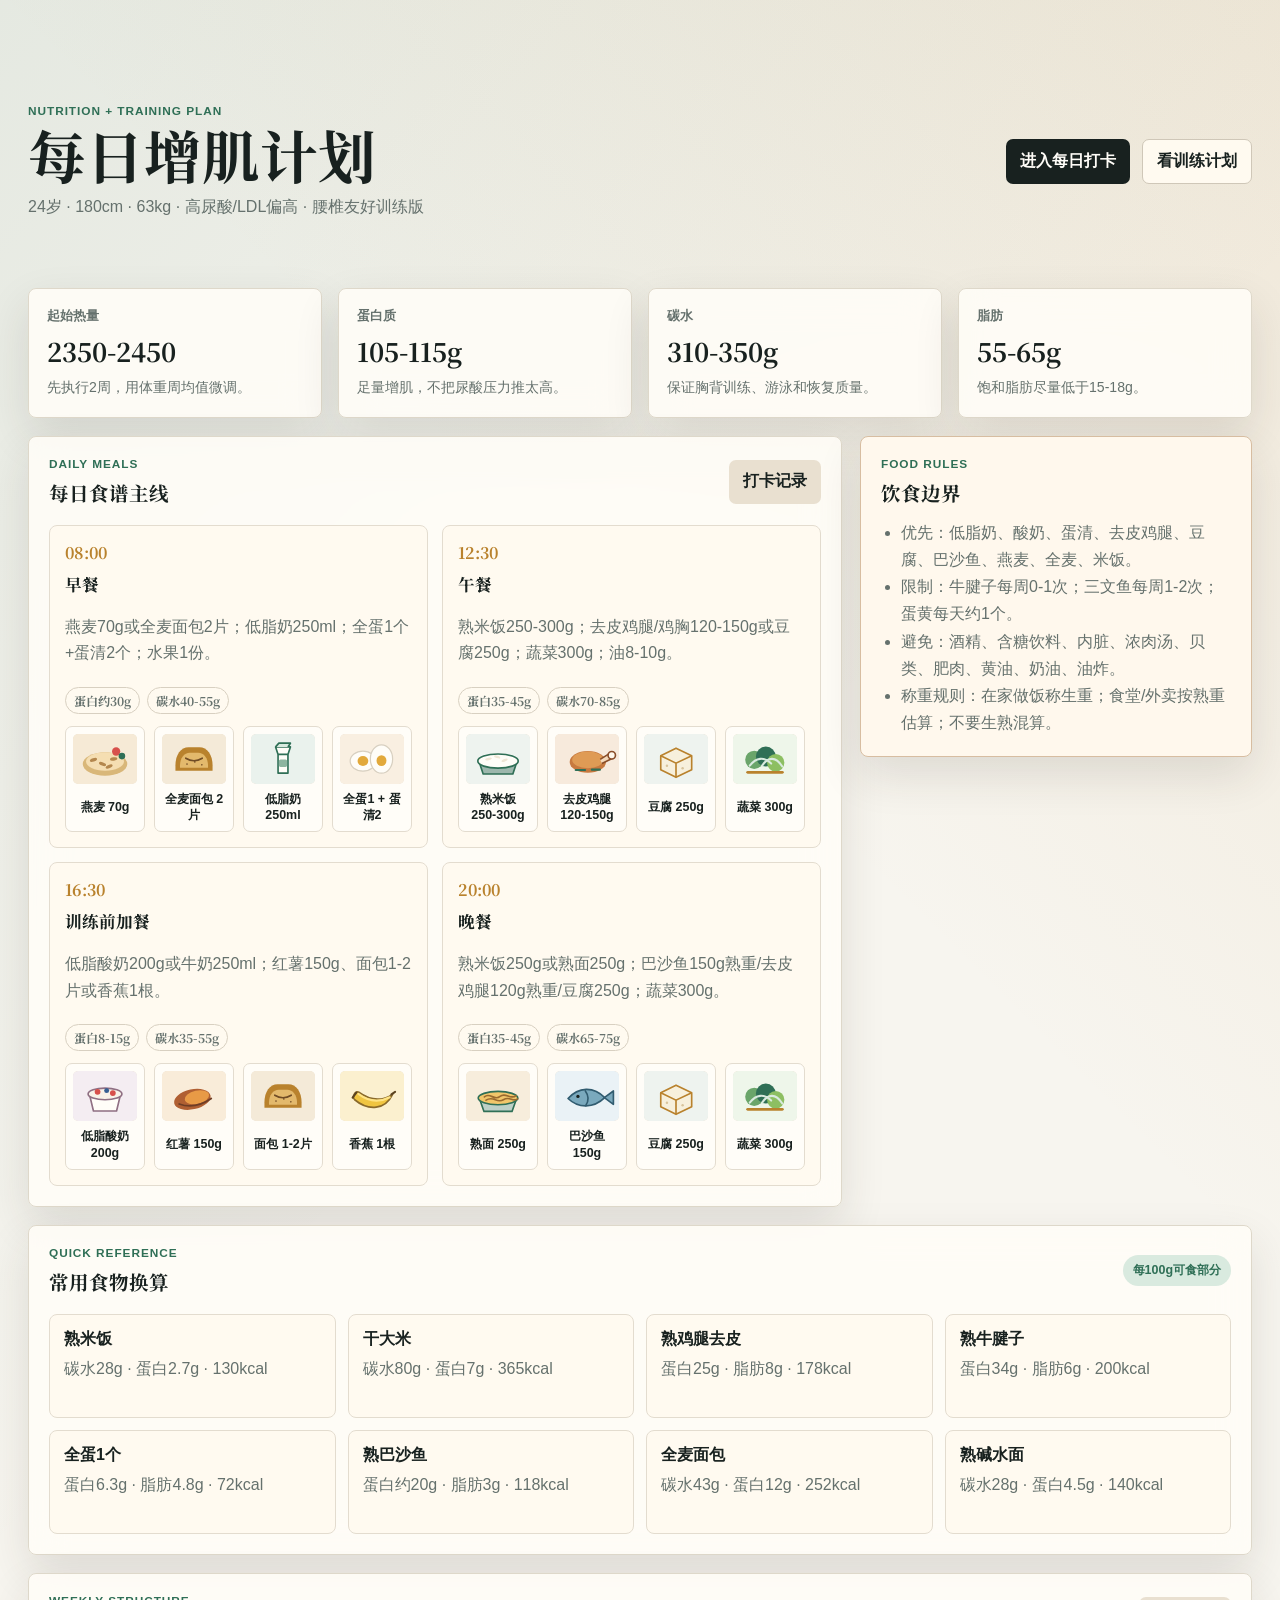
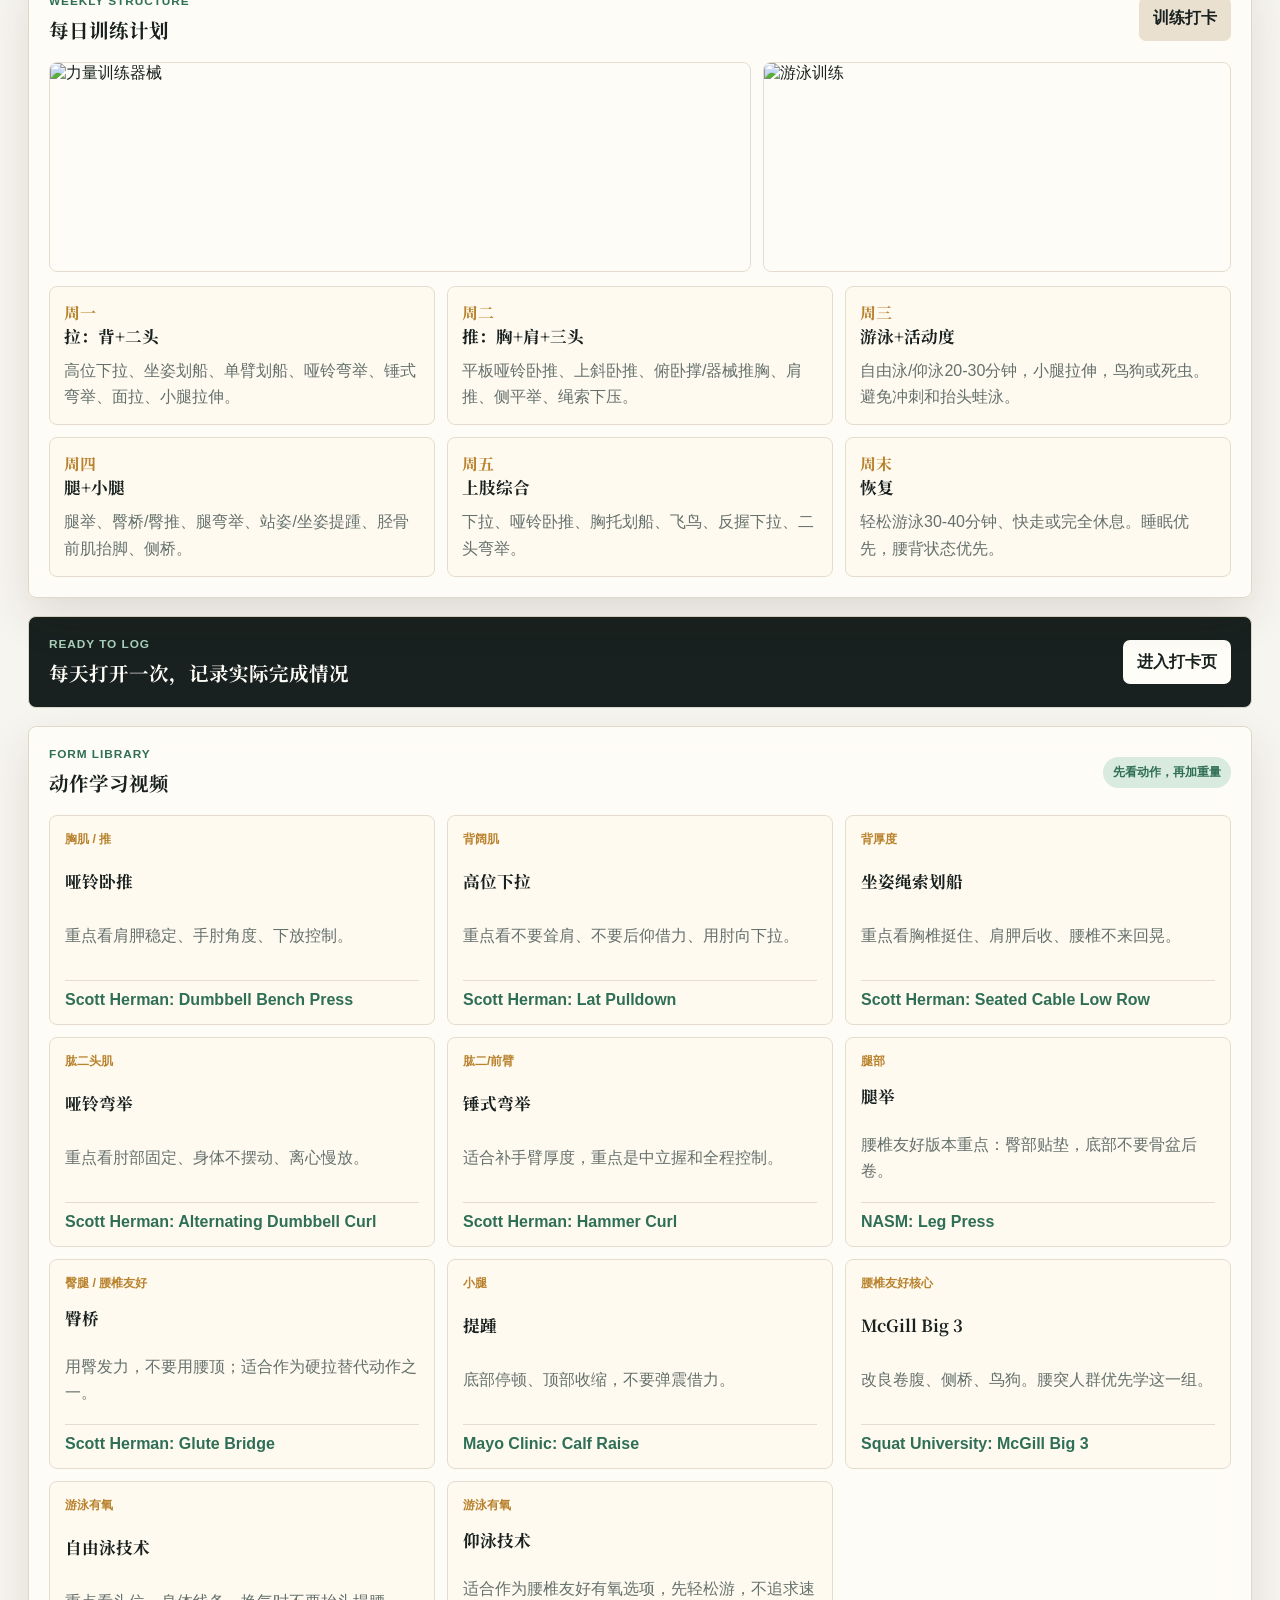
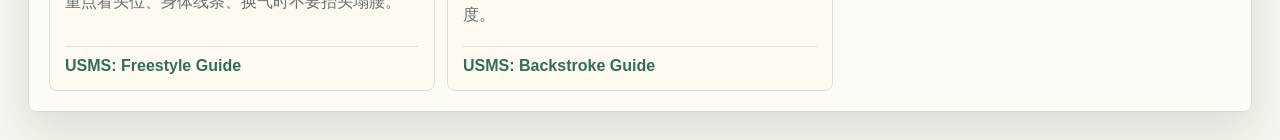
==== commit 61852d6a: "Add exercise video library" ====
--- a/index.html
+++ b/index.html
@@ -207,6 +207,95 @@
           </div>
           <a class="primary-link" href="tracker.html">进入打卡页</a>
         </section>
+
+        <section class="panel video-library" id="video-library">
+          <div class="section-heading">
+            <div>
+              <p class="eyebrow">Form library</p>
+              <h2>动作学习视频</h2>
+            </div>
+            <span class="pill">先看动作，再加重量</span>
+          </div>
+
+          <div class="video-grid">
+            <article class="video-card">
+              <span>胸肌 / 推</span>
+              <h3>哑铃卧推</h3>
+              <p>重点看肩胛稳定、手肘角度、下放控制。</p>
+              <a href="https://www.youtube.com/watch?v=Y_7aHqXeCfQ" target="_blank" rel="noopener">Scott Herman: Dumbbell Bench Press</a>
+            </article>
+
+            <article class="video-card">
+              <span>背阔肌</span>
+              <h3>高位下拉</h3>
+              <p>重点看不要耸肩、不要后仰借力、用肘向下拉。</p>
+              <a href="https://www.youtube.com/watch?v=CAwf7n6Luuc" target="_blank" rel="noopener">Scott Herman: Lat Pulldown</a>
+            </article>
+
+            <article class="video-card">
+              <span>背厚度</span>
+              <h3>坐姿绳索划船</h3>
+              <p>重点看胸椎挺住、肩胛后收、腰椎不来回晃。</p>
+              <a href="https://www.youtube.com/watch?v=7o2oolbmzeI" target="_blank" rel="noopener">Scott Herman: Seated Cable Low Row</a>
+            </article>
+
+            <article class="video-card">
+              <span>肱二头肌</span>
+              <h3>哑铃弯举</h3>
+              <p>重点看肘部固定、身体不摆动、离心慢放。</p>
+              <a href="https://www.youtube.com/watch?v=sAq_ocpRh_I" target="_blank" rel="noopener">Scott Herman: Alternating Dumbbell Curl</a>
+            </article>
+
+            <article class="video-card">
+              <span>肱二/前臂</span>
+              <h3>锤式弯举</h3>
+              <p>适合补手臂厚度，重点是中立握和全程控制。</p>
+              <a href="https://www.youtube.com/watch?v=8XLxfXROrTo" target="_blank" rel="noopener">Scott Herman: Hammer Curl</a>
+            </article>
+
+            <article class="video-card">
+              <span>腿部</span>
+              <h3>腿举</h3>
+              <p>腰椎友好版本重点：臀部贴垫，底部不要骨盆后卷。</p>
+              <a href="https://www.youtube.com/watch?v=cDGOn-yfKJA" target="_blank" rel="noopener">NASM: Leg Press</a>
+            </article>
+
+            <article class="video-card">
+              <span>臀腿 / 腰椎友好</span>
+              <h3>臀桥</h3>
+              <p>用臀发力，不要用腰顶；适合作为硬拉替代动作之一。</p>
+              <a href="https://www.youtube.com/watch?v=8bbE64NuDTU" target="_blank" rel="noopener">Scott Herman: Glute Bridge</a>
+            </article>
+
+            <article class="video-card">
+              <span>小腿</span>
+              <h3>提踵</h3>
+              <p>底部停顿、顶部收缩，不要弹震借力。</p>
+              <a href="https://www.mayoclinic.org/healthy-lifestyle/fitness/multimedia/calf-raise/vid-20084681" target="_blank" rel="noopener">Mayo Clinic: Calf Raise</a>
+            </article>
+
+            <article class="video-card">
+              <span>腰椎友好核心</span>
+              <h3>McGill Big 3</h3>
+              <p>改良卷腹、侧桥、鸟狗。腰突人群优先学这一组。</p>
+              <a href="https://squatuniversity.com/2018/06/21/the-mcgill-big-3-for-core-stability/" target="_blank" rel="noopener">Squat University: McGill Big 3</a>
+            </article>
+
+            <article class="video-card">
+              <span>游泳有氧</span>
+              <h3>自由泳技术</h3>
+              <p>重点看头位、身体线条、换气时不要抬头塌腰。</p>
+              <a href="https://www.usms.org/fitness-and-training/guides/freestyle" target="_blank" rel="noopener">USMS: Freestyle Guide</a>
+            </article>
+
+            <article class="video-card">
+              <span>游泳有氧</span>
+              <h3>仰泳技术</h3>
+              <p>适合作为腰椎友好有氧选项，先轻松游，不追求速度。</p>
+              <a href="https://www.usms.org/fitness-and-training/guides/backstroke" target="_blank" rel="noopener">USMS: Backstroke Guide</a>
+            </article>
+          </div>
+        </section>
       </main>
     </div>
   </body>
--- a/styles.css
+++ b/styles.css
@@ -403,7 +403,8 @@
 
 .food-reference,
 .training-home,
-.bottom-cta {
+.bottom-cta,
+.video-library {
   margin-top: 18px;
 }
 
@@ -471,6 +472,47 @@
 .bottom-cta .primary-link {
   background: #fffdf8;
   color: var(--ink);
+}
+
+.video-grid {
+  display: grid;
+  grid-template-columns: repeat(3, minmax(0, 1fr));
+  gap: 12px;
+}
+
+.video-card {
+  display: grid;
+  gap: 9px;
+  min-height: 210px;
+  border: 1px solid #e3dccf;
+  border-radius: 8px;
+  background: #fffaf0;
+  padding: 15px;
+}
+
+.video-card span {
+  color: var(--gold);
+  font-size: 0.78rem;
+  font-weight: 800;
+}
+
+.video-card p {
+  margin: 0;
+  color: var(--muted);
+  line-height: 1.58;
+}
+
+.video-card a {
+  align-self: end;
+  color: var(--green);
+  font-weight: 800;
+  text-decoration: none;
+  border-top: 1px solid #e3dccf;
+  padding-top: 10px;
+}
+
+.video-card a:hover {
+  text-decoration: underline;
 }
 
 .stack {
@@ -627,7 +669,8 @@
   }
 
   .reference-grid,
-  .week-grid {
+  .week-grid,
+  .video-grid {
     grid-template-columns: repeat(2, minmax(0, 1fr));
   }
 
@@ -654,7 +697,8 @@
   .notes-grid,
   .food-form,
   .reference-grid,
-  .week-grid {
+  .week-grid,
+  .video-grid {
     grid-template-columns: 1fr;
   }
 
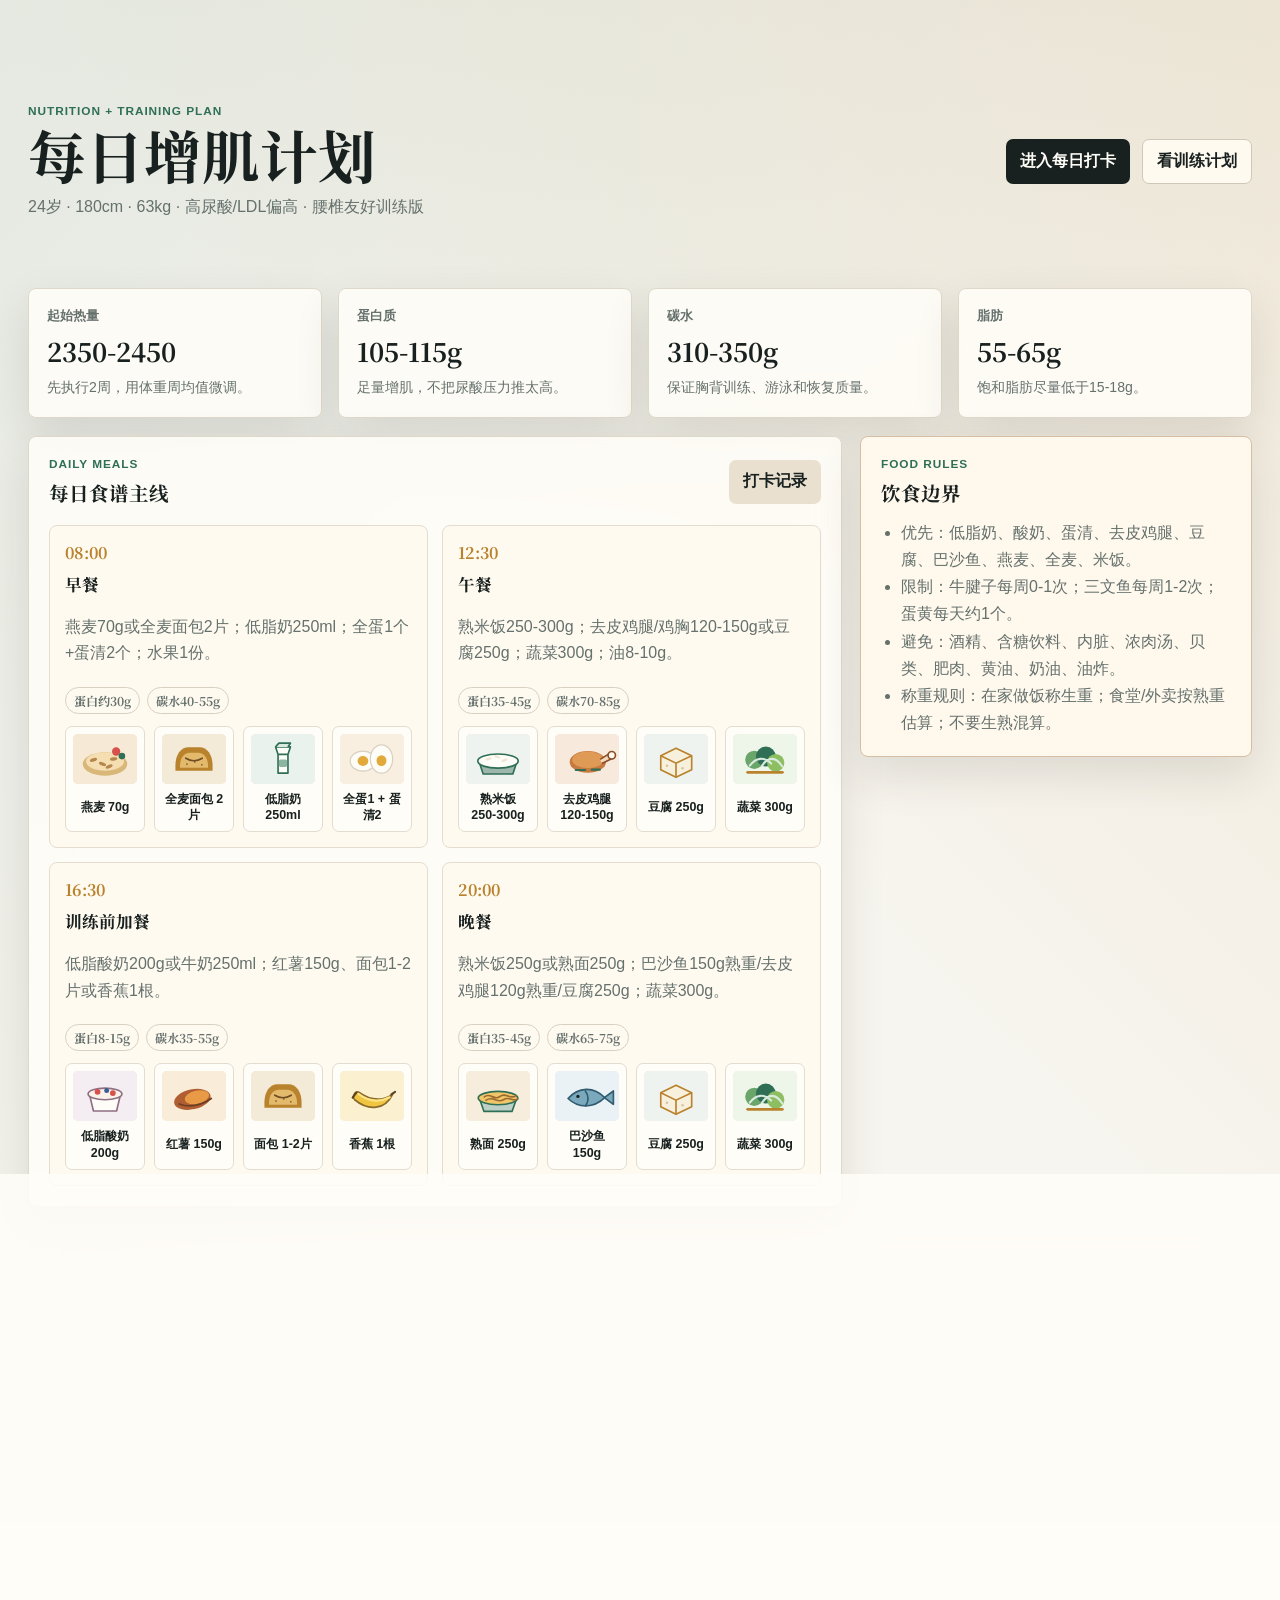
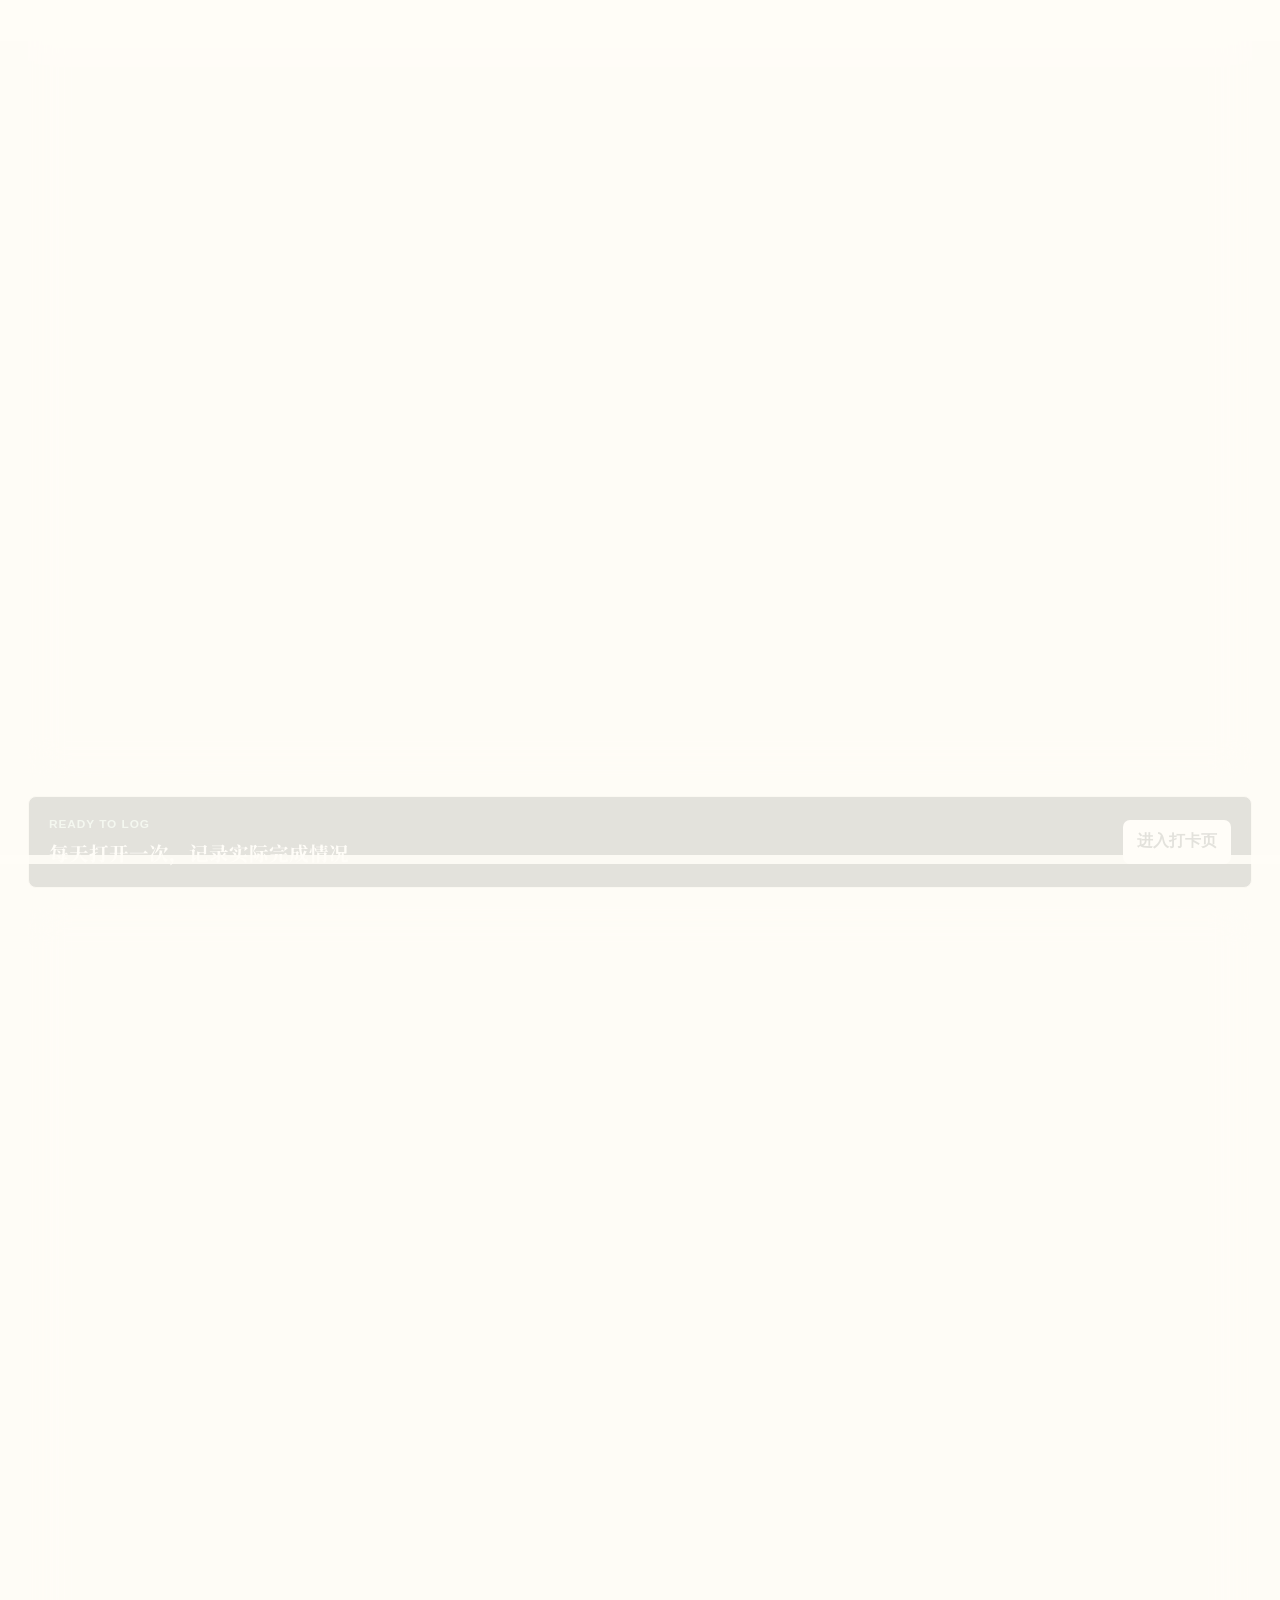
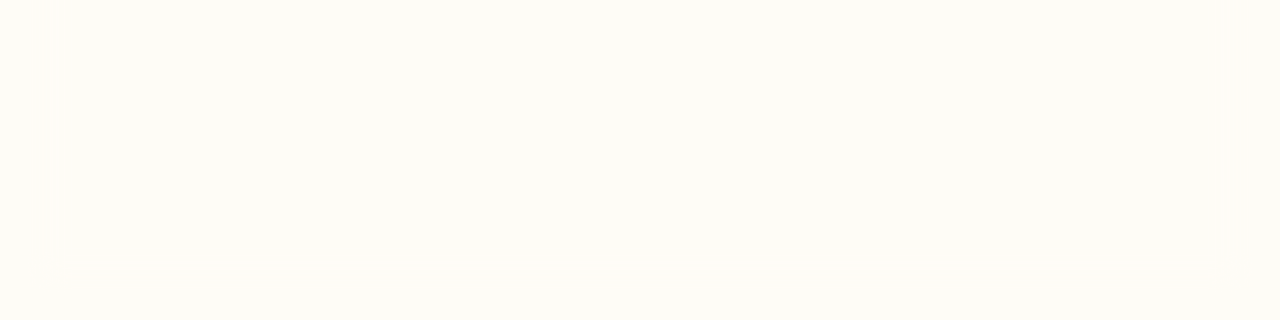
==== commit e47f8912: "Add training volume and duration" ====
--- a/index.html
+++ b/index.html
@@ -170,33 +170,38 @@
             <article>
               <span>周一</span>
               <h3>拉：背+二头</h3>
-              <p>高位下拉、坐姿划船、单臂划船、哑铃弯举、锤式弯举、面拉、小腿拉伸。</p>
+              <p>总时长45-60分钟。高位下拉3组x8-12次；坐姿划船3组x8-12次；单臂哑铃划船2组x10-12次/侧；哑铃弯举3组x10-15次；锤式弯举2组x10-15次；面拉2组x12-20次；小腿拉伸2组x45-60秒/侧。</p>
             </article>
             <article>
               <span>周二</span>
               <h3>推：胸+肩+三头</h3>
-              <p>平板哑铃卧推、上斜卧推、俯卧撑/器械推胸、肩推、侧平举、绳索下压。</p>
+              <p>总时长45-55分钟。平板哑铃卧推3组x8-10次；上斜哑铃卧推3组x8-12次；俯卧撑或器械推胸2组，保留1-2次余力；哑铃肩推2-3组x8-12次；侧平举2-3组x12-20次；绳索下压2组x10-15次。</p>
             </article>
             <article>
               <span>周三</span>
               <h3>游泳+活动度</h3>
-              <p>自由泳/仰泳20-30分钟，小腿拉伸，鸟狗或死虫。避免冲刺和抬头蛙泳。</p>
+              <p>总时长30-45分钟。自由泳或仰泳20-30分钟，轻中等强度；腓肠肌拉伸3组x45秒/侧；比目鱼肌拉伸3组x45秒/侧；鸟狗或死虫2组x8-10次/侧。避免冲刺和抬头蛙泳。</p>
             </article>
             <article>
               <span>周四</span>
               <h3>腿+小腿</h3>
-              <p>腿举、臀桥/臀推、腿弯举、站姿/坐姿提踵、胫骨前肌抬脚、侧桥。</p>
+              <p>总时长45-60分钟。腿举或轻深蹲3组x8-12次；臀桥/臀推3组x8-12次；腿弯举3组x10-15次；站姿提踵3组x10-15次，底部停2秒；坐姿提踵2组x12-20次；胫骨前肌抬脚3组x15-25次；侧桥2-3组x20-40秒/侧。</p>
             </article>
             <article>
               <span>周五</span>
               <h3>上肢综合</h3>
-              <p>下拉、哑铃卧推、胸托划船、飞鸟、反握下拉、二头弯举。</p>
+              <p>总时长45-55分钟。高位下拉或辅助引体3组x8-12次；哑铃卧推或器械推胸3组x8-12次；胸托划船或坐姿划船3组x8-12次；绳索夹胸/哑铃飞鸟2组x12-15次；反握下拉2组x10-12次；二头弯举2组x10-15次。</p>
             </article>
             <article>
               <span>周末</span>
               <h3>恢复</h3>
-              <p>轻松游泳30-40分钟、快走或完全休息。睡眠优先，腰背状态优先。</p>
-            </article>
+              <p>任选一天轻松游泳30-40分钟或快走30-45分钟；另一日完全休息。小腿拉伸8-10分钟。睡眠优先，腰背状态优先。</p>
+            </article>
+          </div>
+
+          <div class="training-rules">
+            <strong>执行规则</strong>
+            <span>每次训练先热身8-10分钟。复合动作休息2-3分钟，孤立动作休息60-90秒。每组保留1-3次余力，不要每组都做到力竭。动作疼痛超过3/10、腿麻或放射痛时停止。</span>
           </div>
         </section>
 
--- a/styles.css
+++ b/styles.css
@@ -436,6 +436,29 @@
   grid-template-columns: repeat(3, minmax(0, 1fr));
 }
 
+.week-grid article p {
+  font-size: 0.88rem;
+}
+
+.training-rules {
+  display: grid;
+  gap: 8px;
+  margin-top: 14px;
+  border: 1px solid #d7bda1;
+  border-radius: 8px;
+  background: #fff8ed;
+  padding: 14px;
+}
+
+.training-rules strong {
+  color: var(--ink);
+}
+
+.training-rules span {
+  color: var(--muted);
+  line-height: 1.65;
+}
+
 .training-banner {
   display: grid;
   grid-template-columns: 1.2fr 0.8fr;
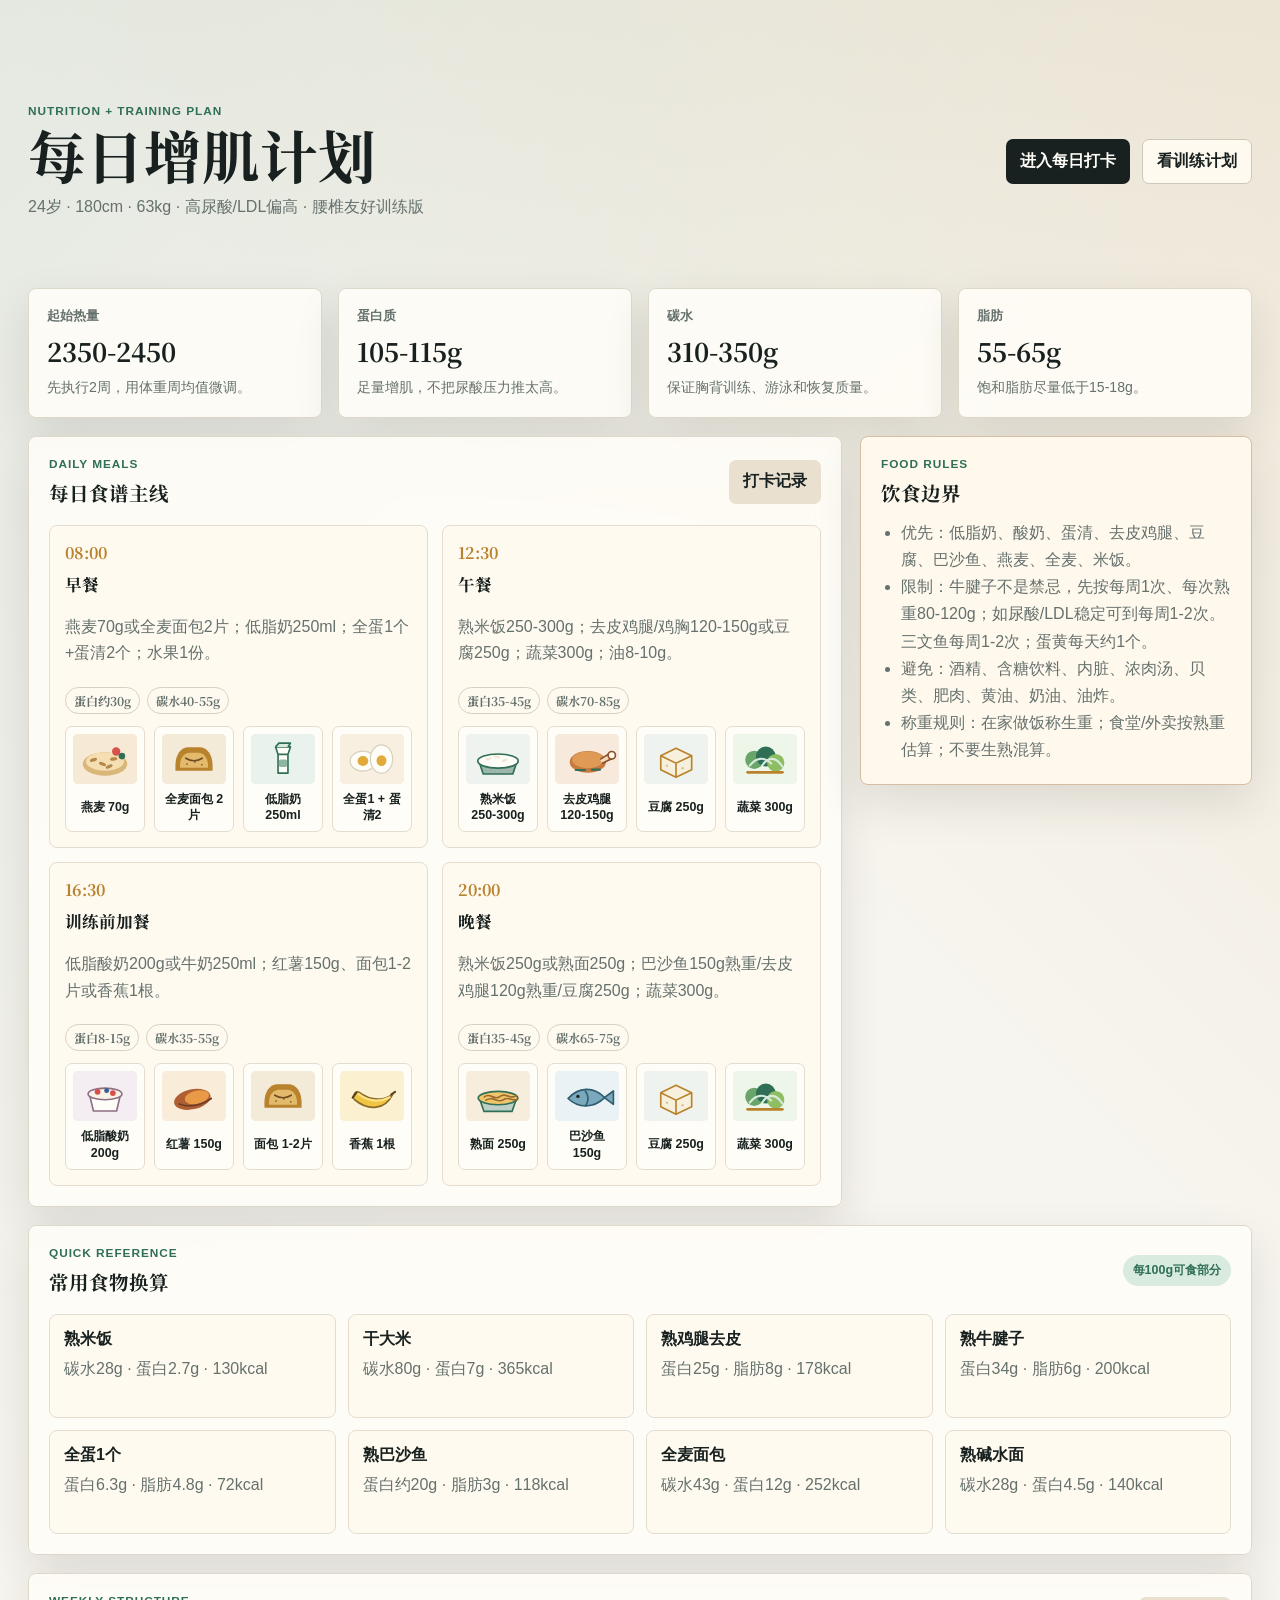
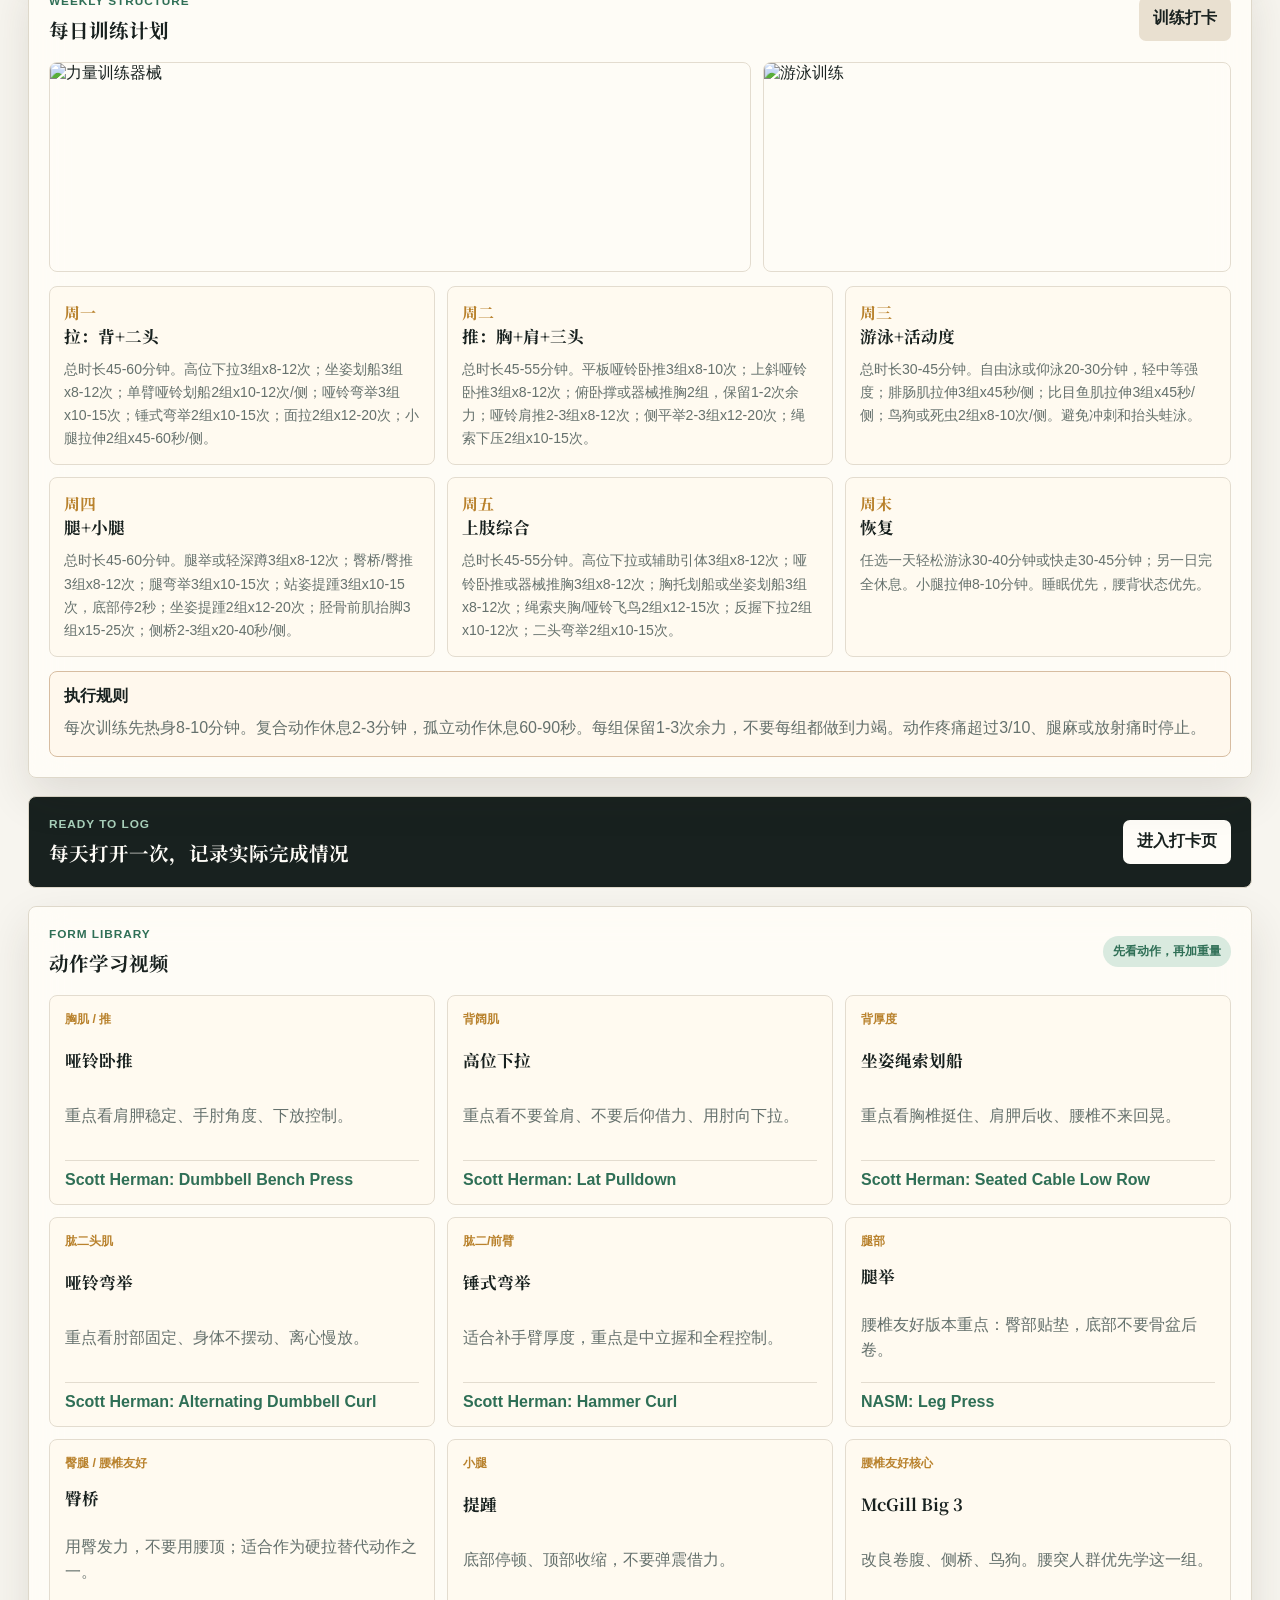
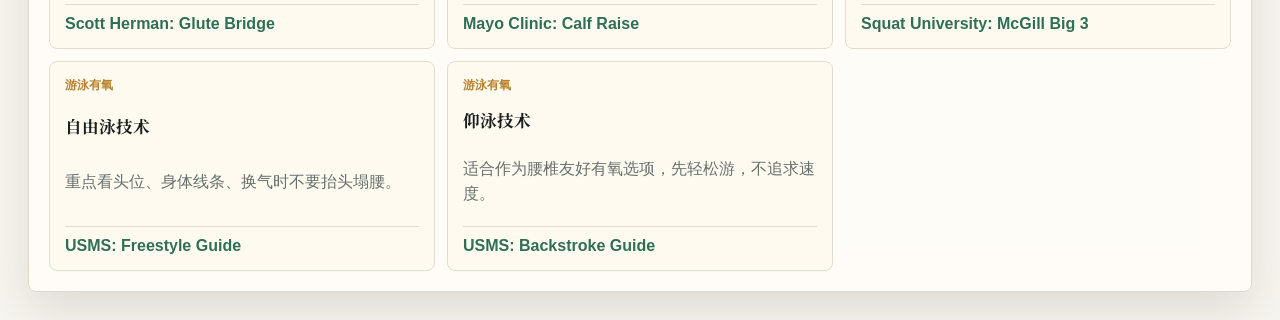
==== commit 8f77304a: "Refine beef shank guidance" ====
--- a/index.html
+++ b/index.html
@@ -125,7 +125,7 @@
             <h2>饮食边界</h2>
             <ul>
               <li>优先：低脂奶、酸奶、蛋清、去皮鸡腿、豆腐、巴沙鱼、燕麦、全麦、米饭。</li>
-              <li>限制：牛腱子每周0-1次；三文鱼每周1-2次；蛋黄每天约1个。</li>
+              <li>限制：牛腱子不是禁忌，先按每周1次、每次熟重80-120g；如尿酸/LDL稳定可到每周1-2次。三文鱼每周1-2次；蛋黄每天约1个。</li>
               <li>避免：酒精、含糖饮料、内脏、浓肉汤、贝类、肥肉、黄油、奶油、油炸。</li>
               <li>称重规则：在家做饭称生重；食堂/外卖按熟重估算；不要生熟混算。</li>
             </ul>
